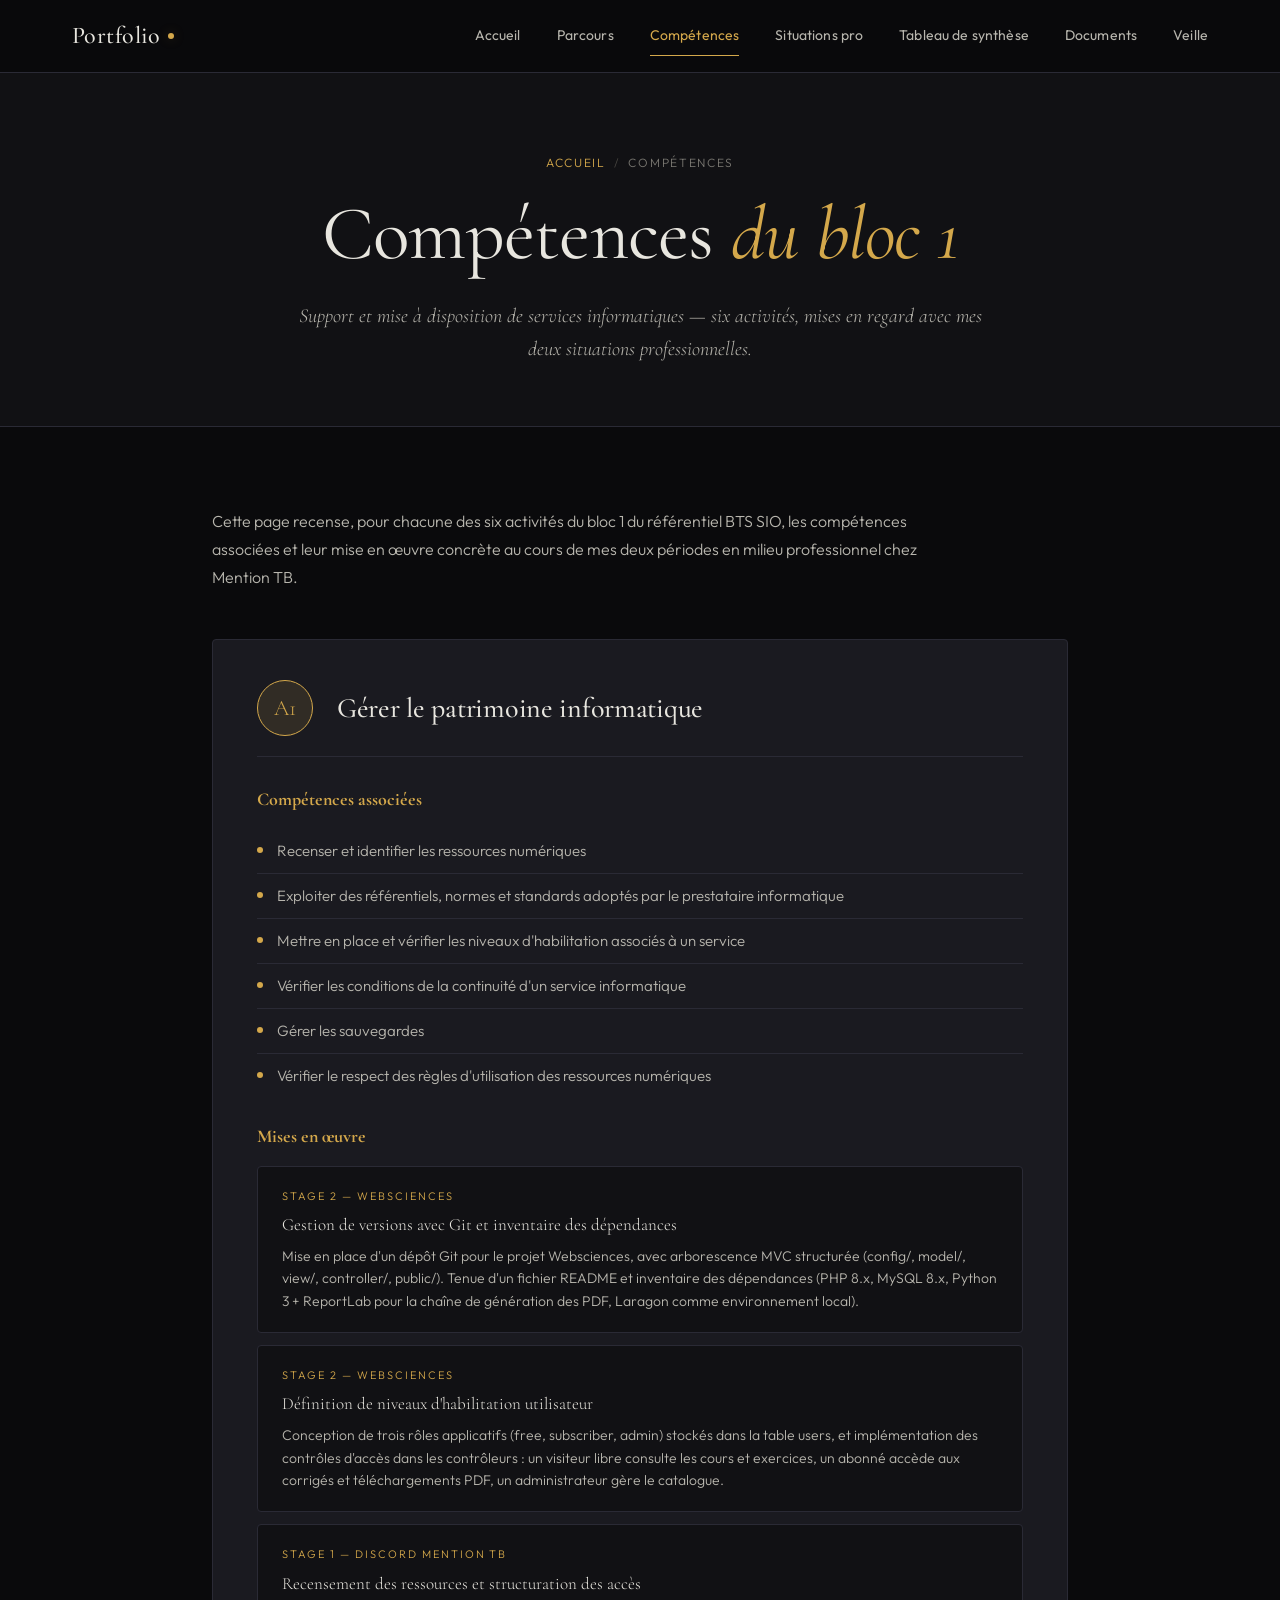
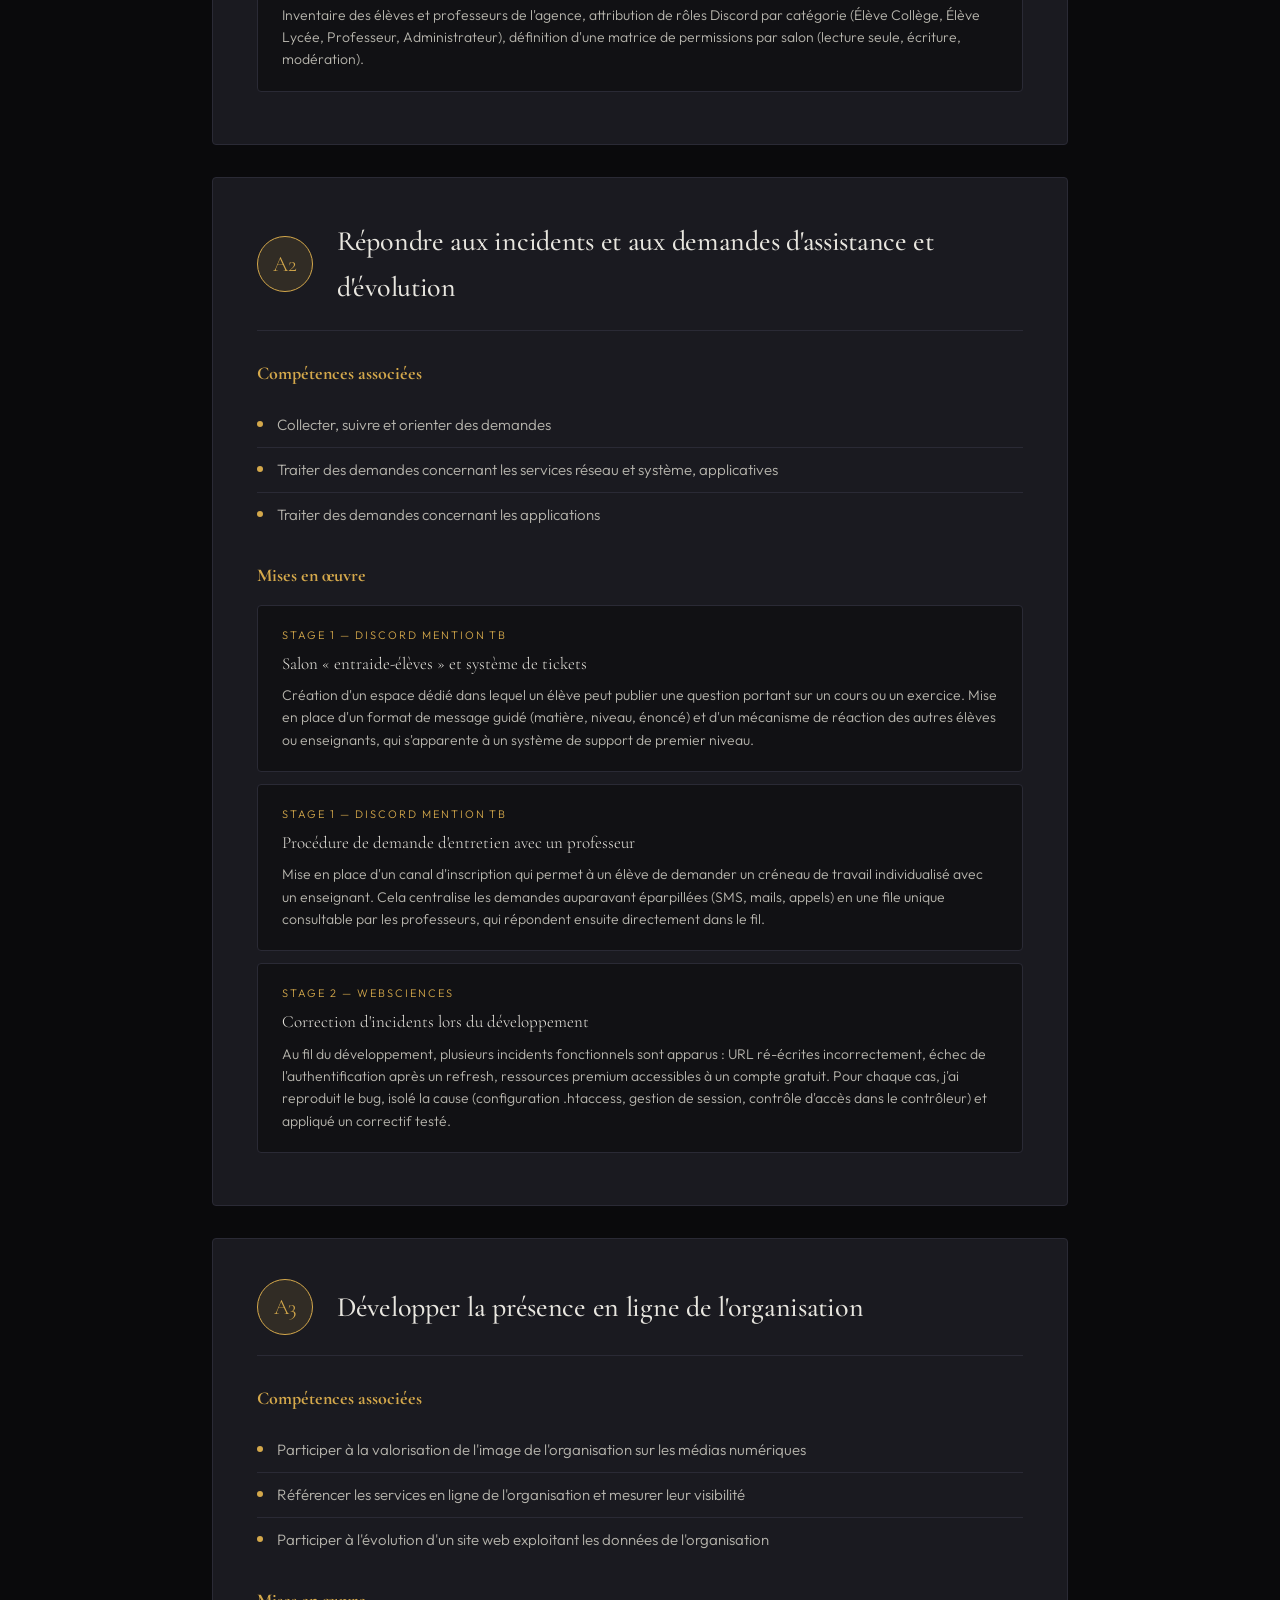
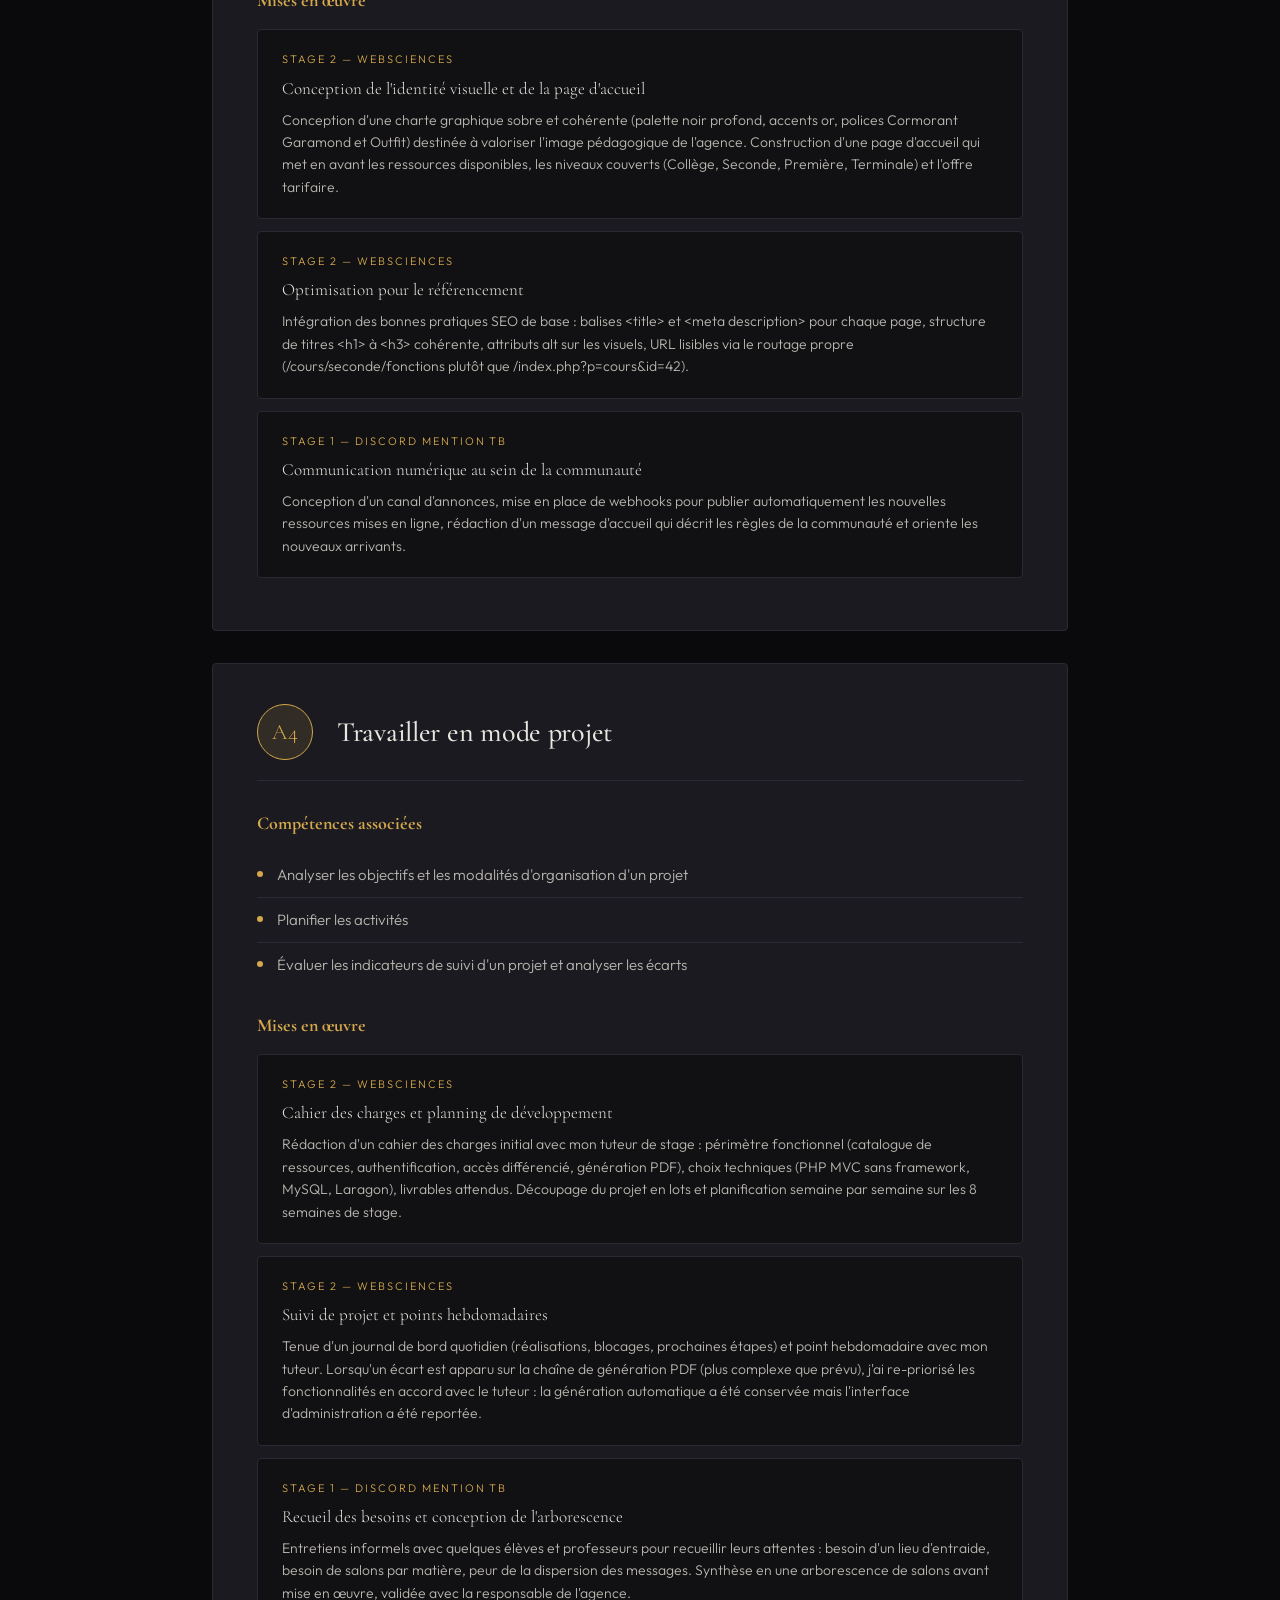
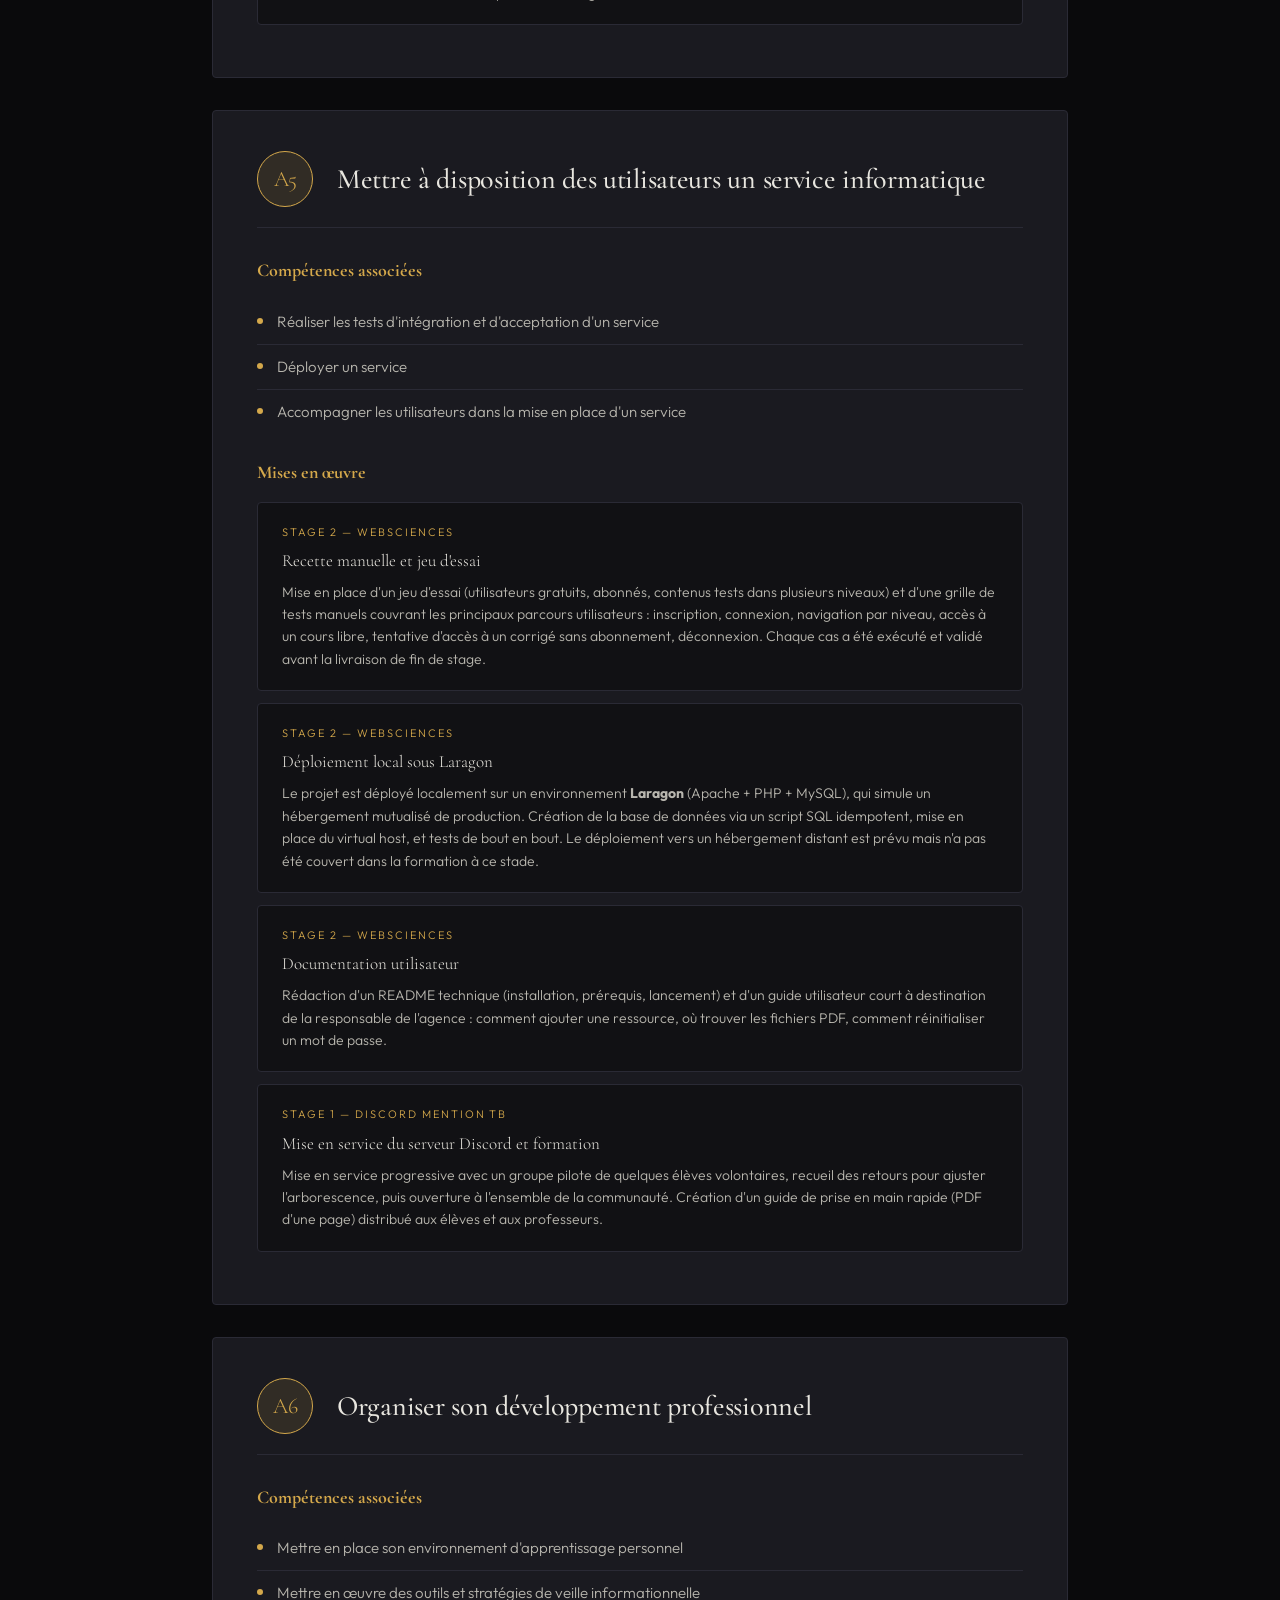
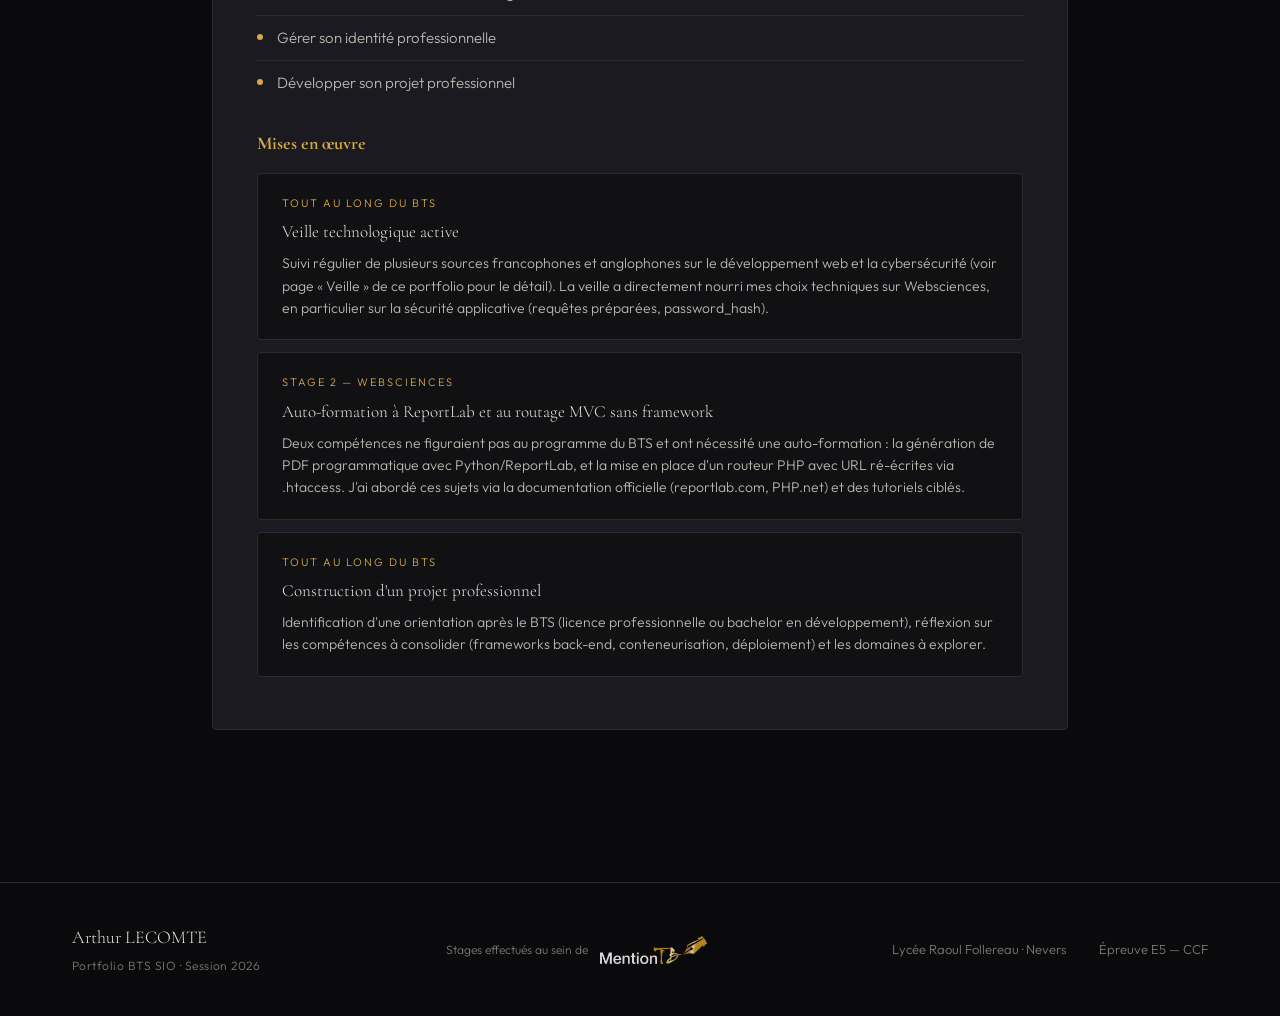
==== pages/competences.html @ dc60a065 "Add files via upload" ====
<!DOCTYPE html>
<html lang="fr">
<head>
  <meta charset="UTF-8">
  <meta name="viewport" content="width=device-width, initial-scale=1.0">
  <title>Compétences — Portfolio Arthur LECOMTE</title>
  <meta name="description" content="Couverture des six activités du bloc 1 du référentiel BTS SIO — détail des compétences mobilisées par mes deux situations professionnelles.">
  <meta name="author" content="Arthur LECOMTE">
  <meta name="robots" content="index, follow">
  <meta property="og:type" content="website">
  <meta property="og:title" content="Compétences — Portfolio Arthur LECOMTE">
  <meta property="og:description" content="Couverture des six activités du bloc 1 du référentiel BTS SIO — détail des compétences mobilisées par mes deux situations professionnelles.">
  <meta property="og:image" content="../assets/arthur-avatar.jpg">
  <meta property="og:locale" content="fr_FR">
  <link rel="preconnect" href="https://fonts.googleapis.com">
  <link rel="preconnect" href="https://fonts.gstatic.com" crossorigin>
  <link href="https://fonts.googleapis.com/css2?family=Cormorant+Garamond:ital,wght@0,400;0,500;0,600;0,700;1,400;1,500&family=Outfit:wght@300;400;500;600;700&family=JetBrains+Mono:wght@400;500&display=swap" rel="stylesheet">
  <link rel="stylesheet" href="../css/style.css">
</head>
<body>

<header class="site-header">
  <div class="container header-inner">
    <a href="../index.html" class="logo">
      <span class="logo-text">Portfolio</span>
      <span class="logo-dot"></span>
    </a>
    <nav class="main-nav">
      <a href="../index.html">Accueil</a>
      <a href="parcours.html">Parcours</a>
      <a href="competences.html" class="active">Compétences</a>
      <a href="situations.html">Situations pro</a>
      <a href="tableau-synthese.html">Tableau de synthèse</a>
      <a href="attestations.html">Documents</a>
      <a href="veille.html">Veille</a>
    </nav>
  </div>
</header>

<section class="page-hero">
  <div class="container">
    <div class="breadcrumb">
      <a href="../index.html">Accueil</a><span class="sep">/</span>Compétences
    </div>
    <h1 class="page-title">Compétences <em>du bloc&nbsp;1</em></h1>
    <p class="page-subtitle">Support et mise à disposition de services informatiques — six activités, mises en regard avec mes deux situations professionnelles.</p>
  </div>
</section>

<section class="page-content">
  <div class="container container-narrow">

    <p style="font-size: 16px; line-height: 1.75; color: var(--text-soft); margin-bottom: 48px; max-width: 760px;">
      Cette page recense, pour chacune des six activités du bloc&nbsp;1 du référentiel BTS SIO, les compétences associées et leur mise en œuvre concrète au cours de mes deux périodes en milieu professionnel chez Mention&nbsp;TB.
    </p>

    <!-- ============== A1 ============== -->
    <div class="activity-block" id="a1">
      <div class="activity-header">
        <div class="activity-num">A1</div>
        <h2 class="activity-title">Gérer le patrimoine informatique</h2>
      </div>

      <h3 style="font-family:var(--font-serif);font-size:18px;color:var(--gold);margin-bottom:14px;">Compétences associées</h3>
      <ul class="competences-list">
        <li>Recenser et identifier les ressources numériques</li>
        <li>Exploiter des référentiels, normes et standards adoptés par le prestataire informatique</li>
        <li>Mettre en place et vérifier les niveaux d'habilitation associés à un service</li>
        <li>Vérifier les conditions de la continuité d'un service informatique</li>
        <li>Gérer les sauvegardes</li>
        <li>Vérifier le respect des règles d'utilisation des ressources numériques</li>
      </ul>

      <h3 style="font-family:var(--font-serif);font-size:18px;color:var(--gold);margin:24px 0 14px;">Mises en œuvre</h3>

      <div class="realisation-box">
        <div class="realisation-stage">Stage 2 — Websciences</div>
        <div class="realisation-title">Gestion de versions avec Git et inventaire des dépendances</div>
        <div class="realisation-desc">Mise en place d'un dépôt Git pour le projet Websciences, avec arborescence MVC structurée (config/, model/, view/, controller/, public/). Tenue d'un fichier README et inventaire des dépendances (PHP 8.x, MySQL 8.x, Python 3 + ReportLab pour la chaîne de génération des PDF, Laragon comme environnement local).</div>
      </div>

      <div class="realisation-box">
        <div class="realisation-stage">Stage 2 — Websciences</div>
        <div class="realisation-title">Définition de niveaux d'habilitation utilisateur</div>
        <div class="realisation-desc">Conception de trois rôles applicatifs (free, subscriber, admin) stockés dans la table users, et implémentation des contrôles d'accès dans les contrôleurs : un visiteur libre consulte les cours et exercices, un abonné accède aux corrigés et téléchargements PDF, un administrateur gère le catalogue.</div>
      </div>

      <div class="realisation-box">
        <div class="realisation-stage">Stage 1 — Discord Mention TB</div>
        <div class="realisation-title">Recensement des ressources et structuration des accès</div>
        <div class="realisation-desc">Inventaire des élèves et professeurs de l'agence, attribution de rôles Discord par catégorie (Élève Collège, Élève Lycée, Professeur, Administrateur), définition d'une matrice de permissions par salon (lecture seule, écriture, modération).</div>
      </div>
    </div>

    <!-- ============== A2 ============== -->
    <div class="activity-block" id="a2">
      <div class="activity-header">
        <div class="activity-num">A2</div>
        <h2 class="activity-title">Répondre aux incidents et aux demandes d'assistance et d'évolution</h2>
      </div>

      <h3 style="font-family:var(--font-serif);font-size:18px;color:var(--gold);margin-bottom:14px;">Compétences associées</h3>
      <ul class="competences-list">
        <li>Collecter, suivre et orienter des demandes</li>
        <li>Traiter des demandes concernant les services réseau et système, applicatives</li>
        <li>Traiter des demandes concernant les applications</li>
      </ul>

      <h3 style="font-family:var(--font-serif);font-size:18px;color:var(--gold);margin:24px 0 14px;">Mises en œuvre</h3>

      <div class="realisation-box">
        <div class="realisation-stage">Stage 1 — Discord Mention TB</div>
        <div class="realisation-title">Salon « entraide-élèves » et système de tickets</div>
        <div class="realisation-desc">Création d'un espace dédié dans lequel un élève peut publier une question portant sur un cours ou un exercice. Mise en place d'un format de message guidé (matière, niveau, énoncé) et d'un mécanisme de réaction des autres élèves ou enseignants, qui s'apparente à un système de support de premier niveau.</div>
      </div>

      <div class="realisation-box">
        <div class="realisation-stage">Stage 1 — Discord Mention TB</div>
        <div class="realisation-title">Procédure de demande d'entretien avec un professeur</div>
        <div class="realisation-desc">Mise en place d'un canal d'inscription qui permet à un élève de demander un créneau de travail individualisé avec un enseignant. Cela centralise les demandes auparavant éparpillées (SMS, mails, appels) en une file unique consultable par les professeurs, qui répondent ensuite directement dans le fil.</div>
      </div>

      <div class="realisation-box">
        <div class="realisation-stage">Stage 2 — Websciences</div>
        <div class="realisation-title">Correction d'incidents lors du développement</div>
        <div class="realisation-desc">Au fil du développement, plusieurs incidents fonctionnels sont apparus : URL ré-écrites incorrectement, échec de l'authentification après un refresh, ressources premium accessibles à un compte gratuit. Pour chaque cas, j'ai reproduit le bug, isolé la cause (configuration .htaccess, gestion de session, contrôle d'accès dans le contrôleur) et appliqué un correctif testé.</div>
      </div>
    </div>

    <!-- ============== A3 ============== -->
    <div class="activity-block" id="a3">
      <div class="activity-header">
        <div class="activity-num">A3</div>
        <h2 class="activity-title">Développer la présence en ligne de l'organisation</h2>
      </div>

      <h3 style="font-family:var(--font-serif);font-size:18px;color:var(--gold);margin-bottom:14px;">Compétences associées</h3>
      <ul class="competences-list">
        <li>Participer à la valorisation de l'image de l'organisation sur les médias numériques</li>
        <li>Référencer les services en ligne de l'organisation et mesurer leur visibilité</li>
        <li>Participer à l'évolution d'un site web exploitant les données de l'organisation</li>
      </ul>

      <h3 style="font-family:var(--font-serif);font-size:18px;color:var(--gold);margin:24px 0 14px;">Mises en œuvre</h3>

      <div class="realisation-box">
        <div class="realisation-stage">Stage 2 — Websciences</div>
        <div class="realisation-title">Conception de l'identité visuelle et de la page d'accueil</div>
        <div class="realisation-desc">Conception d'une charte graphique sobre et cohérente (palette noir profond, accents or, polices Cormorant Garamond et Outfit) destinée à valoriser l'image pédagogique de l'agence. Construction d'une page d'accueil qui met en avant les ressources disponibles, les niveaux couverts (Collège, Seconde, Première, Terminale) et l'offre tarifaire.</div>
      </div>

      <div class="realisation-box">
        <div class="realisation-stage">Stage 2 — Websciences</div>
        <div class="realisation-title">Optimisation pour le référencement</div>
        <div class="realisation-desc">Intégration des bonnes pratiques SEO de base : balises &lt;title&gt; et &lt;meta description&gt; pour chaque page, structure de titres &lt;h1&gt; à &lt;h3&gt; cohérente, attributs alt sur les visuels, URL lisibles via le routage propre (/cours/seconde/fonctions plutôt que /index.php?p=cours&amp;id=42).</div>
      </div>

      <div class="realisation-box">
        <div class="realisation-stage">Stage 1 — Discord Mention TB</div>
        <div class="realisation-title">Communication numérique au sein de la communauté</div>
        <div class="realisation-desc">Conception d'un canal d'annonces, mise en place de webhooks pour publier automatiquement les nouvelles ressources mises en ligne, rédaction d'un message d'accueil qui décrit les règles de la communauté et oriente les nouveaux arrivants.</div>
      </div>
    </div>

    <!-- ============== A4 ============== -->
    <div class="activity-block" id="a4">
      <div class="activity-header">
        <div class="activity-num">A4</div>
        <h2 class="activity-title">Travailler en mode projet</h2>
      </div>

      <h3 style="font-family:var(--font-serif);font-size:18px;color:var(--gold);margin-bottom:14px;">Compétences associées</h3>
      <ul class="competences-list">
        <li>Analyser les objectifs et les modalités d'organisation d'un projet</li>
        <li>Planifier les activités</li>
        <li>Évaluer les indicateurs de suivi d'un projet et analyser les écarts</li>
      </ul>

      <h3 style="font-family:var(--font-serif);font-size:18px;color:var(--gold);margin:24px 0 14px;">Mises en œuvre</h3>

      <div class="realisation-box">
        <div class="realisation-stage">Stage 2 — Websciences</div>
        <div class="realisation-title">Cahier des charges et planning de développement</div>
        <div class="realisation-desc">Rédaction d'un cahier des charges initial avec mon tuteur de stage : périmètre fonctionnel (catalogue de ressources, authentification, accès différencié, génération PDF), choix techniques (PHP MVC sans framework, MySQL, Laragon), livrables attendus. Découpage du projet en lots et planification semaine par semaine sur les 8 semaines de stage.</div>
      </div>

      <div class="realisation-box">
        <div class="realisation-stage">Stage 2 — Websciences</div>
        <div class="realisation-title">Suivi de projet et points hebdomadaires</div>
        <div class="realisation-desc">Tenue d'un journal de bord quotidien (réalisations, blocages, prochaines étapes) et point hebdomadaire avec mon tuteur. Lorsqu'un écart est apparu sur la chaîne de génération PDF (plus complexe que prévu), j'ai re-priorisé les fonctionnalités en accord avec le tuteur : la génération automatique a été conservée mais l'interface d'administration a été reportée.</div>
      </div>

      <div class="realisation-box">
        <div class="realisation-stage">Stage 1 — Discord Mention TB</div>
        <div class="realisation-title">Recueil des besoins et conception de l'arborescence</div>
        <div class="realisation-desc">Entretiens informels avec quelques élèves et professeurs pour recueillir leurs attentes : besoin d'un lieu d'entraide, besoin de salons par matière, peur de la dispersion des messages. Synthèse en une arborescence de salons avant mise en œuvre, validée avec la responsable de l'agence.</div>
      </div>
    </div>

    <!-- ============== A5 ============== -->
    <div class="activity-block" id="a5">
      <div class="activity-header">
        <div class="activity-num">A5</div>
        <h2 class="activity-title">Mettre à disposition des utilisateurs un service informatique</h2>
      </div>

      <h3 style="font-family:var(--font-serif);font-size:18px;color:var(--gold);margin-bottom:14px;">Compétences associées</h3>
      <ul class="competences-list">
        <li>Réaliser les tests d'intégration et d'acceptation d'un service</li>
        <li>Déployer un service</li>
        <li>Accompagner les utilisateurs dans la mise en place d'un service</li>
      </ul>

      <h3 style="font-family:var(--font-serif);font-size:18px;color:var(--gold);margin:24px 0 14px;">Mises en œuvre</h3>

      <div class="realisation-box">
        <div class="realisation-stage">Stage 2 — Websciences</div>
        <div class="realisation-title">Recette manuelle et jeu d'essai</div>
        <div class="realisation-desc">Mise en place d'un jeu d'essai (utilisateurs gratuits, abonnés, contenus tests dans plusieurs niveaux) et d'une grille de tests manuels couvrant les principaux parcours utilisateurs : inscription, connexion, navigation par niveau, accès à un cours libre, tentative d'accès à un corrigé sans abonnement, déconnexion. Chaque cas a été exécuté et validé avant la livraison de fin de stage.</div>
      </div>

      <div class="realisation-box">
        <div class="realisation-stage">Stage 2 — Websciences</div>
        <div class="realisation-title">Déploiement local sous Laragon</div>
        <div class="realisation-desc">Le projet est déployé localement sur un environnement <strong>Laragon</strong> (Apache + PHP + MySQL), qui simule un hébergement mutualisé de production. Création de la base de données via un script SQL idempotent, mise en place du virtual host, et tests de bout en bout. Le déploiement vers un hébergement distant est prévu mais n'a pas été couvert dans la formation à ce stade.</div>
      </div>

      <div class="realisation-box">
        <div class="realisation-stage">Stage 2 — Websciences</div>
        <div class="realisation-title">Documentation utilisateur</div>
        <div class="realisation-desc">Rédaction d'un README technique (installation, prérequis, lancement) et d'un guide utilisateur court à destination de la responsable de l'agence : comment ajouter une ressource, où trouver les fichiers PDF, comment réinitialiser un mot de passe.</div>
      </div>

      <div class="realisation-box">
        <div class="realisation-stage">Stage 1 — Discord Mention TB</div>
        <div class="realisation-title">Mise en service du serveur Discord et formation</div>
        <div class="realisation-desc">Mise en service progressive avec un groupe pilote de quelques élèves volontaires, recueil des retours pour ajuster l'arborescence, puis ouverture à l'ensemble de la communauté. Création d'un guide de prise en main rapide (PDF d'une page) distribué aux élèves et aux professeurs.</div>
      </div>
    </div>

    <!-- ============== A6 ============== -->
    <div class="activity-block" id="a6">
      <div class="activity-header">
        <div class="activity-num">A6</div>
        <h2 class="activity-title">Organiser son développement professionnel</h2>
      </div>

      <h3 style="font-family:var(--font-serif);font-size:18px;color:var(--gold);margin-bottom:14px;">Compétences associées</h3>
      <ul class="competences-list">
        <li>Mettre en place son environnement d'apprentissage personnel</li>
        <li>Mettre en œuvre des outils et stratégies de veille informationnelle</li>
        <li>Gérer son identité professionnelle</li>
        <li>Développer son projet professionnel</li>
      </ul>

      <h3 style="font-family:var(--font-serif);font-size:18px;color:var(--gold);margin:24px 0 14px;">Mises en œuvre</h3>

      <div class="realisation-box">
        <div class="realisation-stage">Tout au long du BTS</div>
        <div class="realisation-title">Veille technologique active</div>
        <div class="realisation-desc">Suivi régulier de plusieurs sources francophones et anglophones sur le développement web et la cybersécurité (voir page « Veille » de ce portfolio pour le détail). La veille a directement nourri mes choix techniques sur Websciences, en particulier sur la sécurité applicative (requêtes préparées, password_hash).</div>
      </div>

      <div class="realisation-box">
        <div class="realisation-stage">Stage 2 — Websciences</div>
        <div class="realisation-title">Auto-formation à ReportLab et au routage MVC sans framework</div>
        <div class="realisation-desc">Deux compétences ne figuraient pas au programme du BTS et ont nécessité une auto-formation : la génération de PDF programmatique avec Python/ReportLab, et la mise en place d'un routeur PHP avec URL ré-écrites via .htaccess. J'ai abordé ces sujets via la documentation officielle (reportlab.com, PHP.net) et des tutoriels ciblés.</div>
      </div>

      <div class="realisation-box">
        <div class="realisation-stage">Tout au long du BTS</div>
        <div class="realisation-title">Construction d'un projet professionnel</div>
        <div class="realisation-desc">Identification d'une orientation après le BTS (licence professionnelle ou bachelor en développement), réflexion sur les compétences à consolider (frameworks back-end, conteneurisation, déploiement) et les domaines à explorer.</div>
      </div>
    </div>

  </div>
</section>

<footer class="site-footer">
  <div class="container footer-inner">
    <div class="footer-brand">
      <span class="footer-logo">Arthur LECOMTE</span>
      <span class="footer-tag">Portfolio BTS SIO · Session 2026</span>
    </div>
    <div class="footer-partner">
      <span>Stages effectués au sein de</span>
      <img src="../assets/logo-mention-tb.png" alt="Mention TB">
    </div>
    <div class="footer-meta">
      <span>Lycée Raoul Follereau · Nevers</span>
      <span>Épreuve E5 — CCF</span>
    </div>
  </div>
</footer>

<script src="../js/main.js"></script>
</body>
</html>
---- css/style.css ----
/* ==========================================================================
   PORTFOLIO BTS SIO — ARTHUR LECOMTE
   Charte graphique : noir profond / or / blanc cassé
   Inspirée de la plateforme Websciences (cohérence du dossier pro)
   ========================================================================== */

/* ----- RESET & BASE ----- */
* { margin: 0; padding: 0; box-sizing: border-box; }

:root {
  /* Couleurs */
  --bg-deep:        #0a0a0c;
  --bg:             #111114;
  --bg-elev:        #17171c;
  --bg-card:        #1a1a20;
  --bg-card-hover:  #20202a;
  --border:         #2a2a35;
  --border-strong:  #3a3a48;

  --gold:           #d4a84b;
  --gold-bright:    #f0c674;
  --gold-soft:      rgba(212, 168, 75, 0.12);
  --gold-glow:      rgba(212, 168, 75, 0.25);

  --text:           #e8e6df;
  --text-soft:      #b8b6ae;
  --text-muted:     #7a7872;
  --text-dim:       #4a4843;

  --accent-green:   #5d9b7a;

  /* Typographie */
  --font-serif:     'Cormorant Garamond', 'Times New Roman', Georgia, serif;
  --font-sans:      'Outfit', -apple-system, BlinkMacSystemFont, 'Segoe UI', sans-serif;
  --font-mono:      'JetBrains Mono', 'SF Mono', Consolas, monospace;

  /* Espacement */
  --container:      1200px;
  --container-narrow: 920px;
}

html { scroll-behavior: smooth; }

body {
  font-family: var(--font-sans);
  font-weight: 300;
  font-size: 16px;
  line-height: 1.65;
  color: var(--text);
  background: var(--bg-deep);
  overflow-x: hidden;
  -webkit-font-smoothing: antialiased;
  -moz-osx-font-smoothing: grayscale;
}

img { max-width: 100%; height: auto; display: block; }
a { color: inherit; text-decoration: none; }

.container {
  width: 100%;
  max-width: var(--container);
  margin: 0 auto;
  padding: 0 32px;
}
.container-narrow { max-width: var(--container-narrow); }

em { font-style: italic; color: var(--gold); }

/* ==========================================================================
   HEADER
   ========================================================================== */
.site-header {
  position: sticky;
  top: 0;
  z-index: 100;
  background: rgba(10, 10, 12, 0.85);
  backdrop-filter: blur(16px);
  -webkit-backdrop-filter: blur(16px);
  border-bottom: 1px solid var(--border);
}

.header-inner {
  display: flex;
  justify-content: space-between;
  align-items: center;
  height: 72px;
}

.logo {
  display: flex;
  align-items: center;
  gap: 8px;
  font-family: var(--font-serif);
  font-size: 24px;
  font-weight: 500;
  letter-spacing: 0.02em;
}
.logo-text { color: var(--text); }
.logo-dot {
  width: 6px;
  height: 6px;
  border-radius: 50%;
  background: var(--gold);
  box-shadow: 0 0 12px var(--gold-glow);
}

.main-nav {
  display: flex;
  gap: 36px;
}
.main-nav a {
  position: relative;
  font-size: 14px;
  font-weight: 400;
  color: var(--text-soft);
  letter-spacing: 0.01em;
  transition: color 0.2s;
  padding: 4px 0;
}
.main-nav a:hover { color: var(--text); }
.main-nav a.active { color: var(--gold); }
.main-nav a.active::after {
  content: '';
  position: absolute;
  bottom: -4px;
  left: 0;
  right: 0;
  height: 1px;
  background: var(--gold);
}

/* ==========================================================================
   HERO
   ========================================================================== */
.hero {
  position: relative;
  min-height: 88vh;
  display: flex;
  align-items: center;
  background: radial-gradient(ellipse at center, #15151a 0%, var(--bg-deep) 70%);
  overflow: hidden;
  padding: 80px 0;
}

.hero::before {
  content: '';
  position: absolute;
  width: 700px;
  height: 700px;
  border: 1px solid var(--border);
  border-radius: 50%;
  top: 50%;
  left: 50%;
  transform: translate(-50%, -50%);
  opacity: 0.5;
}
.hero::after {
  content: '';
  position: absolute;
  width: 1100px;
  height: 1100px;
  border: 1px solid var(--border);
  border-radius: 50%;
  top: 50%;
  left: 50%;
  transform: translate(-50%, -50%);
  opacity: 0.3;
}

.hero-bg-formulas {
  position: absolute;
  inset: 0;
  pointer-events: none;
}
.hero-bg-formulas span {
  position: absolute;
  font-family: var(--font-mono);
  font-size: 14px;
  color: var(--text-dim);
  opacity: 0.4;
  white-space: nowrap;
}

.hero-inner {
  position: relative;
  text-align: center;
  z-index: 2;
}

.hero-tag {
  display: inline-flex;
  align-items: center;
  gap: 10px;
  padding: 8px 20px;
  border: 1px solid var(--gold);
  border-radius: 100px;
  font-size: 12px;
  font-weight: 500;
  letter-spacing: 0.18em;
  color: var(--gold);
  margin-bottom: 40px;
  background: rgba(212, 168, 75, 0.04);
}
.hero-tag .dot {
  width: 6px;
  height: 6px;
  background: var(--gold);
  border-radius: 50%;
  box-shadow: 0 0 8px var(--gold);
}

.hero-title {
  font-family: var(--font-serif);
  font-size: clamp(56px, 9vw, 128px);
  font-weight: 400;
  line-height: 1.05;
  letter-spacing: -0.02em;
  margin-bottom: 32px;
  color: var(--text);
}

.hero-subtitle {
  font-family: var(--font-serif);
  font-size: clamp(20px, 2.4vw, 28px);
  font-weight: 300;
  font-style: italic;
  color: var(--text-soft);
  margin-bottom: 56px;
  line-height: 1.5;
}

.hero-meta {
  display: flex;
  justify-content: center;
  gap: 64px;
  margin-bottom: 56px;
  flex-wrap: wrap;
}
.meta-item {
  display: flex;
  flex-direction: column;
  gap: 6px;
  text-align: left;
}
.meta-label {
  font-size: 11px;
  font-weight: 500;
  letter-spacing: 0.16em;
  color: var(--gold);
  text-transform: uppercase;
}
.meta-value {
  font-family: var(--font-serif);
  font-size: 17px;
  color: var(--text);
}

.hero-cta {
  display: flex;
  justify-content: center;
  gap: 16px;
  flex-wrap: wrap;
}

.btn {
  display: inline-flex;
  align-items: center;
  gap: 10px;
  padding: 16px 36px;
  border-radius: 100px;
  font-family: var(--font-sans);
  font-size: 14px;
  font-weight: 500;
  letter-spacing: 0.04em;
  border: 1px solid transparent;
  cursor: pointer;
  transition: all 0.25s;
  white-space: nowrap;
}
.btn-primary {
  background: var(--gold);
  color: #0a0a0c;
  box-shadow: 0 0 0 0 var(--gold-glow);
}
.btn-primary:hover {
  background: var(--gold-bright);
  box-shadow: 0 0 32px var(--gold-glow);
  transform: translateY(-1px);
}
.btn-ghost {
  background: transparent;
  color: var(--text);
  border-color: var(--border-strong);
}
.btn-ghost:hover {
  background: var(--bg-card);
  border-color: var(--gold);
  color: var(--gold);
}

/* ==========================================================================
   SECTIONS GÉNÉRIQUES
   ========================================================================== */
.section {
  padding: 120px 0;
  position: relative;
}

.section-eyebrow {
  display: block;
  font-size: 11px;
  font-weight: 500;
  letter-spacing: 0.22em;
  color: var(--gold);
  text-transform: uppercase;
  text-align: center;
  margin-bottom: 24px;
}

.section-title {
  font-family: var(--font-serif);
  font-size: clamp(36px, 5vw, 64px);
  font-weight: 400;
  line-height: 1.1;
  letter-spacing: -0.01em;
  text-align: center;
  margin-bottom: 24px;
}
.section-title em { font-style: italic; }

.section-lead {
  font-family: var(--font-serif);
  font-size: 19px;
  font-weight: 300;
  line-height: 1.6;
  text-align: center;
  color: var(--text-soft);
  max-width: 720px;
  margin: 0 auto 64px;
}

/* Hairline gold sous le titre */
.section-title + .section-lead::before {
  content: '';
  display: block;
  width: 48px;
  height: 1px;
  background: var(--gold);
  margin: 32px auto 32px;
}

/* ==========================================================================
   PRÉSENTATION
   ========================================================================== */
.section-presentation { background: var(--bg); }

.presentation-grid {
  display: grid;
  grid-template-columns: 1.4fr 1fr;
  gap: 64px;
  align-items: start;
  margin-top: 72px;
}

.presentation-text p {
  font-family: var(--font-serif);
  font-size: 19px;
  font-weight: 300;
  line-height: 1.7;
  color: var(--text-soft);
  margin-bottom: 20px;
}
.presentation-text p strong {
  color: var(--text);
  font-weight: 500;
}

.profile-card {
  background: var(--bg-card);
  border: 1px solid var(--border);
  border-radius: 4px;
  padding: 40px 36px;
  text-align: center;
  position: relative;
}
.profile-card::before {
  content: '';
  position: absolute;
  top: 0; left: 24px; right: 24px;
  height: 1px;
  background: linear-gradient(to right, transparent, var(--gold), transparent);
}

.profile-avatar {
  width: 120px;
  height: 120px;
  margin: 0 auto 24px;
  border-radius: 50%;
  border: 2px solid var(--gold);
  overflow: hidden;
  box-shadow: 0 0 0 4px rgba(212, 168, 75, 0.08), 0 6px 24px rgba(0, 0, 0, 0.4);
  position: relative;
}
.profile-avatar img {
  width: 100%;
  height: 100%;
  object-fit: cover;
  object-position: center 28%;
  display: block;
}

.profile-name {
  font-family: var(--font-serif);
  font-size: 26px;
  font-weight: 500;
  color: var(--text);
  margin-bottom: 6px;
}

.profile-role {
  font-size: 13px;
  letter-spacing: 0.04em;
  color: var(--gold);
  margin-bottom: 32px;
}

.profile-info {
  list-style: none;
  text-align: left;
  border-top: 1px solid var(--border);
  padding-top: 24px;
}
.profile-info li {
  display: flex;
  justify-content: space-between;
  padding: 12px 0;
  border-bottom: 1px solid var(--border);
  font-size: 14px;
}
.profile-info li:last-child { border-bottom: none; }
.profile-info span { color: var(--text-muted); }
.profile-info strong { color: var(--text); font-weight: 400; }

/* Avatar plus grand pour la page parcours */
.profile-avatar-lg {
  width: 220px;
  height: 220px;
  margin: 0 auto 36px;
  border-radius: 50%;
  border: 2px solid var(--gold);
  overflow: hidden;
  box-shadow: 0 0 0 6px rgba(212, 168, 75, 0.06),
              0 0 40px rgba(212, 168, 75, 0.15),
              0 8px 32px rgba(0, 0, 0, 0.5);
}
.profile-avatar-lg img {
  width: 100%;
  height: 100%;
  object-fit: cover;
  object-position: center 25%;
  display: block;
}

/* Bloc identité de l'organisme dans une page situation */
.org-logo-block {
  display: flex;
  align-items: center;
  gap: 28px;
  background: var(--bg-card);
  border: 1px solid var(--border);
  border-radius: 4px;
  padding: 28px 32px;
  margin: 8px 0 40px;
}
.org-logo-block img {
  width: 220px;
  height: auto;
  flex-shrink: 0;
}
.org-logo-info {
  border-left: 1px solid var(--border);
  padding-left: 28px;
  flex: 1;
}
.org-logo-info .org-name {
  font-family: var(--font-serif);
  font-size: 22px;
  color: var(--text);
  margin-bottom: 6px;
}
.org-logo-info .org-detail {
  font-size: 13px;
  color: var(--text-muted);
  line-height: 1.6;
}
.org-logo-info .org-detail strong { color: var(--text-soft); font-weight: 500; }

/* Attestations */
.attestations-grid {
  display: grid;
  grid-template-columns: repeat(2, 1fr);
  gap: 20px;
  margin: 32px 0;
}
.attestation-card {
  display: flex;
  align-items: center;
  gap: 16px;
  background: var(--bg-card);
  border: 1px solid var(--border);
  border-left: 3px solid var(--gold);
  border-radius: 0 4px 4px 0;
  padding: 20px 24px;
  text-decoration: none;
  color: inherit;
  transition: all 0.25s;
}
.attestation-card:hover {
  background: var(--bg-card-hover);
  transform: translateX(4px);
  border-left-color: var(--gold-bright);
}
.attestation-icon {
  width: 44px;
  height: 44px;
  border: 1px solid var(--gold);
  border-radius: 50%;
  display: flex;
  align-items: center;
  justify-content: center;
  background: var(--gold-soft);
  flex-shrink: 0;
  font-family: var(--font-serif);
  font-size: 17px;
  color: var(--gold);
}
.attestation-info { flex: 1; }
.attestation-title {
  font-family: var(--font-serif);
  font-size: 17px;
  color: var(--text);
  margin-bottom: 2px;
}
.attestation-meta {
  font-size: 12px;
  color: var(--text-muted);
  letter-spacing: 0.04em;
}

@media (max-width: 700px) {
  .org-logo-block { flex-direction: column; align-items: flex-start; }
  .org-logo-info { border-left: none; padding-left: 0; border-top: 1px solid var(--border); padding-top: 20px; width: 100%; }
  .org-logo-block img { width: 180px; }
  .attestations-grid { grid-template-columns: 1fr; }
}

/* ==========================================================================
   STAGES
   ========================================================================== */
.section-stages { background: var(--bg-deep); }

.stages-grid {
  display: grid;
  grid-template-columns: repeat(2, 1fr);
  gap: 32px;
  margin-top: 64px;
}

.stage-card {
  background: var(--bg-card);
  border: 1px solid var(--border);
  border-radius: 4px;
  padding: 48px 40px;
  position: relative;
  transition: all 0.3s;
  display: flex;
  flex-direction: column;
}
.stage-card:hover {
  border-color: var(--border-strong);
  transform: translateY(-4px);
}
.stage-card-featured {
  border-color: var(--gold);
  background: linear-gradient(180deg, var(--bg-card) 0%, rgba(212, 168, 75, 0.04) 100%);
}
.stage-card-featured:hover {
  box-shadow: 0 0 48px rgba(212, 168, 75, 0.15);
}

.stage-number {
  font-family: var(--font-serif);
  font-size: 64px;
  font-weight: 400;
  color: var(--gold);
  line-height: 1;
  opacity: 0.85;
  margin-bottom: 16px;
}

.stage-period {
  font-size: 12px;
  letter-spacing: 0.18em;
  text-transform: uppercase;
  color: var(--text-muted);
  margin-bottom: 12px;
}

.stage-title {
  font-family: var(--font-serif);
  font-size: 30px;
  font-weight: 500;
  margin-bottom: 8px;
  color: var(--text);
}

.stage-place {
  font-size: 14px;
  color: var(--gold);
  margin-bottom: 24px;
  letter-spacing: 0.02em;
}

.stage-desc {
  font-size: 15px;
  line-height: 1.65;
  color: var(--text-soft);
  margin-bottom: 28px;
  flex-grow: 1;
}

.stage-tags {
  display: flex;
  flex-wrap: wrap;
  gap: 8px;
  margin-bottom: 28px;
}
.tag {
  display: inline-block;
  padding: 6px 14px;
  border: 1px solid var(--border-strong);
  border-radius: 100px;
  font-size: 12px;
  font-weight: 400;
  color: var(--text-soft);
  letter-spacing: 0.02em;
}
.tag-gold {
  border-color: var(--gold);
  color: var(--gold);
  background: var(--gold-soft);
}

.stage-link {
  font-size: 14px;
  font-weight: 500;
  color: var(--gold);
  letter-spacing: 0.02em;
  align-self: flex-start;
  position: relative;
  padding-bottom: 2px;
}
.stage-link::after {
  content: '';
  position: absolute;
  bottom: 0;
  left: 0;
  right: 0;
  height: 1px;
  background: var(--gold);
  transform: scaleX(0.3);
  transform-origin: left;
  transition: transform 0.3s;
}
.stage-link:hover::after { transform: scaleX(1); }

/* ==========================================================================
   ACTIVITÉS BLOC 1
   ========================================================================== */
.section-bloc1 { background: var(--bg); }

.bloc1-grid {
  display: grid;
  grid-template-columns: repeat(3, 1fr);
  gap: 24px;
}

.bloc-card {
  background: var(--bg-card);
  border: 1px solid var(--border);
  border-radius: 4px;
  padding: 32px 28px;
  transition: all 0.25s;
  display: block;
  position: relative;
  overflow: hidden;
}
.bloc-card::before {
  content: '';
  position: absolute;
  top: 0; left: 0;
  width: 0; height: 1px;
  background: var(--gold);
  transition: width 0.4s ease;
}
.bloc-card:hover {
  background: var(--bg-card-hover);
  border-color: var(--border-strong);
}
.bloc-card:hover::before { width: 100%; }

.bloc-icon {
  width: 44px;
  height: 44px;
  border: 1px solid var(--gold);
  border-radius: 50%;
  display: flex;
  align-items: center;
  justify-content: center;
  font-family: var(--font-serif);
  font-size: 16px;
  color: var(--gold);
  margin-bottom: 20px;
  background: var(--gold-soft);
}

.bloc-card h3 {
  font-family: var(--font-serif);
  font-size: 21px;
  font-weight: 500;
  color: var(--text);
  margin-bottom: 8px;
  line-height: 1.3;
}

.bloc-card p {
  font-size: 14px;
  color: var(--text-soft);
  line-height: 1.6;
}

/* ==========================================================================
   ACCÈS RAPIDE
   ========================================================================== */
.section-quick { background: var(--bg-deep); padding-bottom: 160px; }

.quick-grid {
  display: grid;
  grid-template-columns: repeat(2, 1fr);
  gap: 24px;
}

.quick-card {
  display: flex;
  align-items: center;
  justify-content: space-between;
  background: var(--bg-card);
  border: 1px solid var(--border);
  border-radius: 4px;
  padding: 32px 36px;
  transition: all 0.25s;
}
.quick-card:hover {
  border-color: var(--gold);
  background: var(--bg-card-hover);
}
.quick-card h3 {
  font-family: var(--font-serif);
  font-size: 22px;
  font-weight: 500;
  color: var(--text);
  margin-bottom: 4px;
}
.quick-card p {
  font-size: 14px;
  color: var(--text-soft);
}
.quick-arrow {
  font-family: var(--font-serif);
  font-size: 32px;
  color: var(--gold);
  transition: transform 0.25s;
}
.quick-card:hover .quick-arrow { transform: translateX(6px); }

/* ==========================================================================
   FOOTER
   ========================================================================== */
.site-footer {
  background: var(--bg-deep);
  border-top: 1px solid var(--border);
  padding: 40px 0;
}
.footer-inner {
  display: flex;
  justify-content: space-between;
  align-items: center;
  flex-wrap: wrap;
  gap: 24px;
}
.footer-brand {
  display: flex;
  flex-direction: column;
  gap: 4px;
}
.footer-logo {
  font-family: var(--font-serif);
  font-size: 18px;
  color: var(--text);
}
.footer-tag {
  font-size: 12px;
  color: var(--text-muted);
  letter-spacing: 0.04em;
}
.footer-meta {
  display: flex;
  gap: 32px;
  font-size: 13px;
  color: var(--text-muted);
}

/* ==========================================================================
   PAGES INTERNES — LAYOUT
   ========================================================================== */
.page-hero {
  padding: 80px 0 60px;
  background: var(--bg);
  border-bottom: 1px solid var(--border);
  position: relative;
}
.page-hero .container { text-align: center; }

.breadcrumb {
  font-size: 12px;
  letter-spacing: 0.14em;
  color: var(--text-muted);
  text-transform: uppercase;
  margin-bottom: 20px;
}
.breadcrumb a { color: var(--gold); }
.breadcrumb a:hover { color: var(--gold-bright); }
.breadcrumb .sep { margin: 0 8px; color: var(--text-dim); }

.page-title {
  font-family: var(--font-serif);
  font-size: clamp(40px, 6vw, 76px);
  font-weight: 400;
  line-height: 1.1;
  letter-spacing: -0.01em;
  margin-bottom: 24px;
}
.page-title em { color: var(--gold); font-style: italic; }

.page-subtitle {
  font-family: var(--font-serif);
  font-size: 20px;
  font-weight: 300;
  font-style: italic;
  color: var(--text-soft);
  max-width: 720px;
  margin: 0 auto;
}

.page-content {
  padding: 80px 0 120px;
  background: var(--bg-deep);
}

/* Prose typography pour les pages internes */
.prose {
  max-width: var(--container-narrow);
  margin: 0 auto;
}
.prose h2 {
  font-family: var(--font-serif);
  font-size: 36px;
  font-weight: 500;
  color: var(--text);
  margin: 56px 0 24px;
  letter-spacing: -0.01em;
}
.prose h2:first-child { margin-top: 0; }
.prose h3 {
  font-family: var(--font-serif);
  font-size: 24px;
  font-weight: 500;
  color: var(--gold);
  margin: 40px 0 16px;
}
.prose p {
  font-size: 16px;
  line-height: 1.75;
  color: var(--text-soft);
  margin-bottom: 18px;
}
.prose strong { color: var(--text); font-weight: 500; }
.prose ul, .prose ol {
  margin: 16px 0 24px 24px;
  color: var(--text-soft);
}
.prose li {
  margin-bottom: 8px;
  line-height: 1.7;
}
.prose ul li::marker { color: var(--gold); }

.prose blockquote {
  border-left: 2px solid var(--gold);
  padding: 8px 0 8px 24px;
  margin: 32px 0;
  font-family: var(--font-serif);
  font-style: italic;
  font-size: 18px;
  color: var(--text);
}

/* Boîte info */
.info-box {
  background: var(--bg-card);
  border: 1px solid var(--border);
  border-left: 2px solid var(--gold);
  padding: 24px 28px;
  margin: 32px 0;
  border-radius: 0 4px 4px 0;
}
.info-box-title {
  font-family: var(--font-serif);
  font-size: 18px;
  color: var(--gold);
  margin-bottom: 8px;
}

/* ==========================================================================
   TABLEAU DE SYNTHÈSE (page dédiée)
   ========================================================================== */
.synthesis-table {
  width: 100%;
  border-collapse: collapse;
  margin: 32px 0;
  font-size: 14px;
  background: var(--bg-card);
  border: 1px solid var(--border);
}
.synthesis-table th {
  background: var(--bg-elev);
  color: var(--gold);
  font-family: var(--font-sans);
  font-weight: 500;
  font-size: 12px;
  letter-spacing: 0.1em;
  text-transform: uppercase;
  padding: 16px 18px;
  text-align: left;
  border-bottom: 1px solid var(--gold);
}
.synthesis-table td {
  padding: 16px 18px;
  vertical-align: top;
  color: var(--text-soft);
  border-bottom: 1px solid var(--border);
  line-height: 1.55;
}
.synthesis-table tr:last-child td { border-bottom: none; }
.synthesis-table tr:hover td { background: rgba(212, 168, 75, 0.03); }
.synthesis-table strong { color: var(--text); font-weight: 500; }
.synthesis-table .col-period { width: 14%; white-space: nowrap; color: var(--gold); font-size: 13px; }
.synthesis-table .col-stage { width: 18%; }

.comp-pill {
  display: inline-block;
  padding: 3px 10px;
  margin: 2px 3px 2px 0;
  background: var(--gold-soft);
  border: 1px solid var(--gold);
  border-radius: 100px;
  font-size: 11px;
  color: var(--gold-bright);
  letter-spacing: 0.02em;
  white-space: nowrap;
}

/* ==========================================================================
   BLOC ACTIVITÉS DÉTAILLÉ (page compétences)
   ========================================================================== */
.activity-block {
  background: var(--bg-card);
  border: 1px solid var(--border);
  border-radius: 4px;
  padding: 40px 44px;
  margin-bottom: 32px;
  scroll-margin-top: 100px;
}
.activity-block:target {
  border-color: var(--gold);
  box-shadow: 0 0 32px rgba(212, 168, 75, 0.1);
}
.activity-header {
  display: flex;
  gap: 24px;
  align-items: center;
  margin-bottom: 28px;
  padding-bottom: 20px;
  border-bottom: 1px solid var(--border);
}
.activity-num {
  width: 56px;
  height: 56px;
  border: 1px solid var(--gold);
  border-radius: 50%;
  display: flex;
  align-items: center;
  justify-content: center;
  font-family: var(--font-serif);
  font-size: 22px;
  color: var(--gold);
  background: var(--gold-soft);
  flex-shrink: 0;
}
.activity-title {
  font-family: var(--font-serif);
  font-size: 28px;
  font-weight: 500;
  color: var(--text);
  letter-spacing: -0.01em;
}

.competences-list {
  list-style: none;
  margin-bottom: 24px;
}
.competences-list li {
  display: flex;
  align-items: flex-start;
  gap: 14px;
  padding: 10px 0;
  font-size: 15px;
  line-height: 1.6;
  color: var(--text-soft);
  border-bottom: 1px solid var(--border);
}
.competences-list li:last-child { border-bottom: none; }
.competences-list li::before {
  content: '';
  flex-shrink: 0;
  width: 6px;
  height: 6px;
  margin-top: 8px;
  background: var(--gold);
  border-radius: 50%;
}

.realisation-box {
  background: var(--bg);
  border: 1px solid var(--border);
  padding: 20px 24px;
  margin: 12px 0;
  border-radius: 4px;
}
.realisation-stage {
  font-size: 11px;
  letter-spacing: 0.18em;
  text-transform: uppercase;
  color: var(--gold);
  margin-bottom: 6px;
}
.realisation-title {
  font-family: var(--font-serif);
  font-size: 17px;
  color: var(--text);
  margin-bottom: 6px;
}
.realisation-desc {
  font-size: 14px;
  color: var(--text-soft);
  line-height: 1.6;
}

/* ==========================================================================
   PAGE SITUATION DÉTAILLÉE
   ========================================================================== */
.situation-meta {
  display: grid;
  grid-template-columns: repeat(4, 1fr);
  gap: 0;
  background: var(--bg-card);
  border: 1px solid var(--border);
  border-radius: 4px;
  margin-bottom: 48px;
}
.situation-meta-item {
  padding: 24px;
  border-right: 1px solid var(--border);
}
.situation-meta-item:last-child { border-right: none; }
.situation-meta-label {
  font-size: 11px;
  letter-spacing: 0.16em;
  text-transform: uppercase;
  color: var(--gold);
  margin-bottom: 8px;
}
.situation-meta-value {
  font-family: var(--font-serif);
  font-size: 18px;
  color: var(--text);
}

.tech-stack {
  display: flex;
  flex-wrap: wrap;
  gap: 12px;
  margin: 24px 0 40px;
}
.tech-stack .tech {
  padding: 8px 16px;
  background: var(--bg-card);
  border: 1px solid var(--border-strong);
  border-radius: 4px;
  font-family: var(--font-mono);
  font-size: 13px;
  color: var(--text);
}
.tech-stack .tech.tech-primary {
  border-color: var(--gold);
  color: var(--gold);
  background: var(--gold-soft);
}

/* Schema box */
.schema-box {
  background: var(--bg-card);
  border: 1px solid var(--border);
  border-radius: 4px;
  padding: 32px;
  margin: 32px 0;
  text-align: center;
}
.schema-box svg { max-width: 100%; height: auto; }
.schema-caption {
  margin-top: 16px;
  font-size: 13px;
  font-style: italic;
  color: var(--text-muted);
}

/* Code excerpts */
.code-block {
  background: #0d0d12;
  border: 1px solid var(--border);
  border-radius: 4px;
  padding: 20px 24px;
  margin: 24px 0;
  overflow-x: auto;
  font-family: var(--font-mono);
  font-size: 13px;
  line-height: 1.6;
  color: #c8c8b8;
}
.code-block .kw { color: var(--gold); }
.code-block .str { color: #88a878; }
.code-block .com { color: var(--text-muted); font-style: italic; }
.code-block .fn { color: #d8b878; }

/* Compétences mobilisées (en bas de page situation) */
.compet-mobilisees {
  margin-top: 48px;
  padding-top: 48px;
  border-top: 1px solid var(--border);
}
.compet-mobilisees h2 {
  font-family: var(--font-serif);
  font-size: 28px;
  margin-bottom: 24px;
}
.compet-grid {
  display: grid;
  grid-template-columns: repeat(2, 1fr);
  gap: 16px;
}
.compet-item {
  padding: 16px 20px;
  background: var(--bg-card);
  border: 1px solid var(--border);
  border-left: 2px solid var(--gold);
  border-radius: 0 4px 4px 0;
}
.compet-code {
  font-family: var(--font-mono);
  font-size: 12px;
  color: var(--gold);
  margin-bottom: 4px;
  letter-spacing: 0.04em;
}
.compet-text {
  font-size: 14px;
  color: var(--text);
  line-height: 1.5;
}

/* Navigation entre situations */
.situation-nav {
  display: flex;
  justify-content: space-between;
  margin-top: 64px;
  padding-top: 40px;
  border-top: 1px solid var(--border);
  gap: 24px;
}
.situation-nav a {
  flex: 1;
  padding: 24px 28px;
  border: 1px solid var(--border);
  border-radius: 4px;
  background: var(--bg-card);
  transition: all 0.25s;
}
.situation-nav a:hover {
  border-color: var(--gold);
  background: var(--bg-card-hover);
}
.situation-nav .nav-label {
  font-size: 11px;
  letter-spacing: 0.16em;
  text-transform: uppercase;
  color: var(--text-muted);
  margin-bottom: 6px;
}
.situation-nav .nav-title {
  font-family: var(--font-serif);
  font-size: 20px;
  color: var(--text);
}
.situation-nav .nav-prev { text-align: left; }
.situation-nav .nav-next { text-align: right; }

/* ==========================================================================
   PORTRAIT PAGE PARCOURS & LOGO PARTENAIRE
   ========================================================================== */
.parcours-hero {
  display: grid;
  grid-template-columns: 1fr 280px;
  gap: 56px;
  margin-bottom: 56px;
  align-items: start;
}
.parcours-portrait {
  position: relative;
  border-radius: 4px;
  overflow: hidden;
  border: 1px solid var(--gold);
  box-shadow: 0 8px 32px rgba(0, 0, 0, 0.5);
  aspect-ratio: 3 / 4;
}
.parcours-portrait::after {
  content: '';
  position: absolute;
  inset: 0;
  background: linear-gradient(180deg, transparent 60%, rgba(10, 10, 12, 0.4) 100%);
  pointer-events: none;
}
.parcours-portrait img {
  width: 100%;
  height: 100%;
  object-fit: cover;
  display: block;
}

/* Logo Mention TB sur les pages situations */
.partner-bar {
  display: flex;
  align-items: center;
  gap: 20px;
  padding: 20px 28px;
  background: var(--bg-card);
  border: 1px solid var(--border);
  border-left: 2px solid var(--gold);
  border-radius: 0 4px 4px 0;
  margin: 24px 0 40px;
}
.partner-bar img {
  height: 56px;
  width: auto;
  flex-shrink: 0;
}
.partner-bar-text {
  display: flex;
  flex-direction: column;
  gap: 2px;
}
.partner-bar-label {
  font-size: 11px;
  letter-spacing: 0.16em;
  text-transform: uppercase;
  color: var(--gold);
}
.partner-bar-name {
  font-family: var(--font-serif);
  font-size: 20px;
  color: var(--text);
}
.partner-bar-meta {
  font-size: 13px;
  color: var(--text-muted);
}

/* Documents joints (PDF) */
.doc-link {
  display: inline-flex;
  align-items: center;
  gap: 12px;
  padding: 14px 20px;
  background: var(--bg-card);
  border: 1px solid var(--border-strong);
  border-radius: 4px;
  font-size: 14px;
  color: var(--text);
  transition: all 0.25s;
  margin: 6px 6px 6px 0;
}
.doc-link:hover {
  border-color: var(--gold);
  background: var(--bg-card-hover);
  color: var(--gold);
}
.doc-link::before {
  content: '📄';
  font-size: 18px;
}
.doc-link-meta {
  display: block;
  font-size: 11px;
  color: var(--text-muted);
  letter-spacing: 0.04em;
  margin-top: 2px;
}

/* Footer enrichi avec logo */
.footer-partner {
  display: flex;
  align-items: center;
  gap: 12px;
  font-size: 12px;
  color: var(--text-muted);
}
.footer-partner img {
  height: 28px;
  width: auto;
  opacity: 0.85;
}

@media (max-width: 980px) {
  .parcours-hero { grid-template-columns: 1fr; gap: 32px; }
  .parcours-portrait { max-width: 280px; margin: 0 auto; }
  .partner-bar { flex-direction: column; align-items: flex-start; gap: 12px; padding: 20px; }
}

/* ==========================================================================
   RESPONSIVE
   ========================================================================== */
@media (max-width: 980px) {
  .header-inner { height: auto; padding: 16px 0; flex-direction: column; gap: 14px; }
  .main-nav { flex-wrap: wrap; justify-content: center; gap: 18px 24px; }
  .hero { padding: 60px 0; min-height: auto; }
  .hero-title { font-size: clamp(48px, 12vw, 80px); }
  .hero-meta { gap: 32px; }
  .section { padding: 80px 0; }
  .presentation-grid { grid-template-columns: 1fr; gap: 40px; }
  .stages-grid { grid-template-columns: 1fr; }
  .bloc1-grid { grid-template-columns: 1fr; }
  .quick-grid { grid-template-columns: 1fr; }
  .situation-meta { grid-template-columns: repeat(2, 1fr); }
  .situation-meta-item:nth-child(2) { border-right: none; }
  .situation-meta-item:nth-child(1),
  .situation-meta-item:nth-child(2) { border-bottom: 1px solid var(--border); }
  .compet-grid { grid-template-columns: 1fr; }
  .footer-inner { flex-direction: column; text-align: center; }
  .footer-meta { flex-direction: column; gap: 4px; }
  .synthesis-table { font-size: 12px; }
  .synthesis-table th, .synthesis-table td { padding: 12px 10px; }
  .activity-block { padding: 28px 24px; }
  .activity-header { gap: 16px; }
  .situation-nav { flex-direction: column; }
}

@media (max-width: 600px) {
  .container { padding: 0 20px; }
  .hero-title { font-size: 56px; }
  .hero-meta { flex-direction: column; align-items: center; gap: 20px; }
  .hero-cta { flex-direction: column; align-items: stretch; }
  .btn { justify-content: center; }
  .section-title { font-size: 32px; }
  .stage-card { padding: 32px 24px; }
  .stage-title { font-size: 24px; }
  .situation-meta { grid-template-columns: 1fr; }
  .situation-meta-item { border-right: none; border-bottom: 1px solid var(--border); }
  .situation-meta-item:last-child { border-bottom: none; }
  .synthesis-table { display: block; overflow-x: auto; }
}

/* ==========================================================================
   ANIMATIONS
   ========================================================================== */
@keyframes fadeUp {
  from { opacity: 0; transform: translateY(16px); }
  to   { opacity: 1; transform: translateY(0); }
}
.hero-tag, .hero-title, .hero-subtitle, .hero-meta, .hero-cta {
  animation: fadeUp 0.8s ease backwards;
}
.hero-title       { animation-delay: 0.1s; }
.hero-subtitle    { animation-delay: 0.2s; }
.hero-meta        { animation-delay: 0.3s; }
.hero-cta         { animation-delay: 0.4s; }
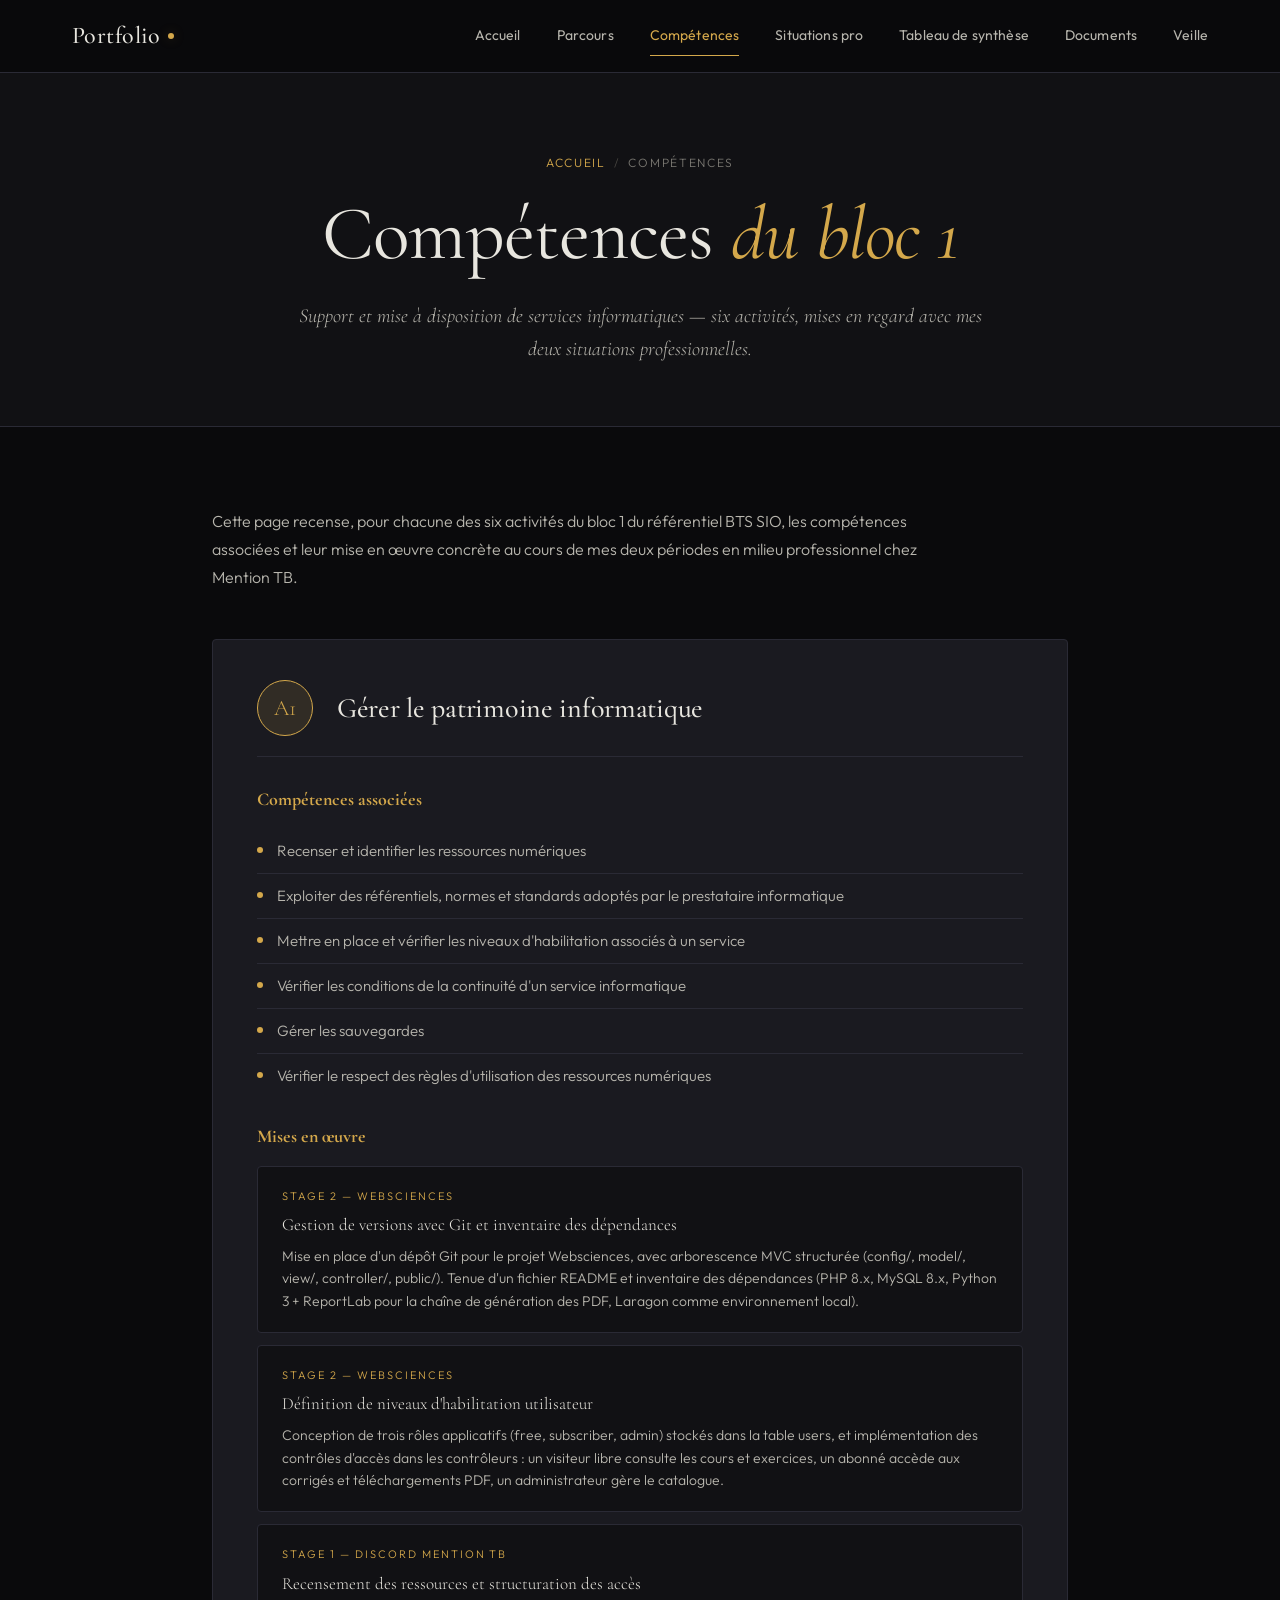
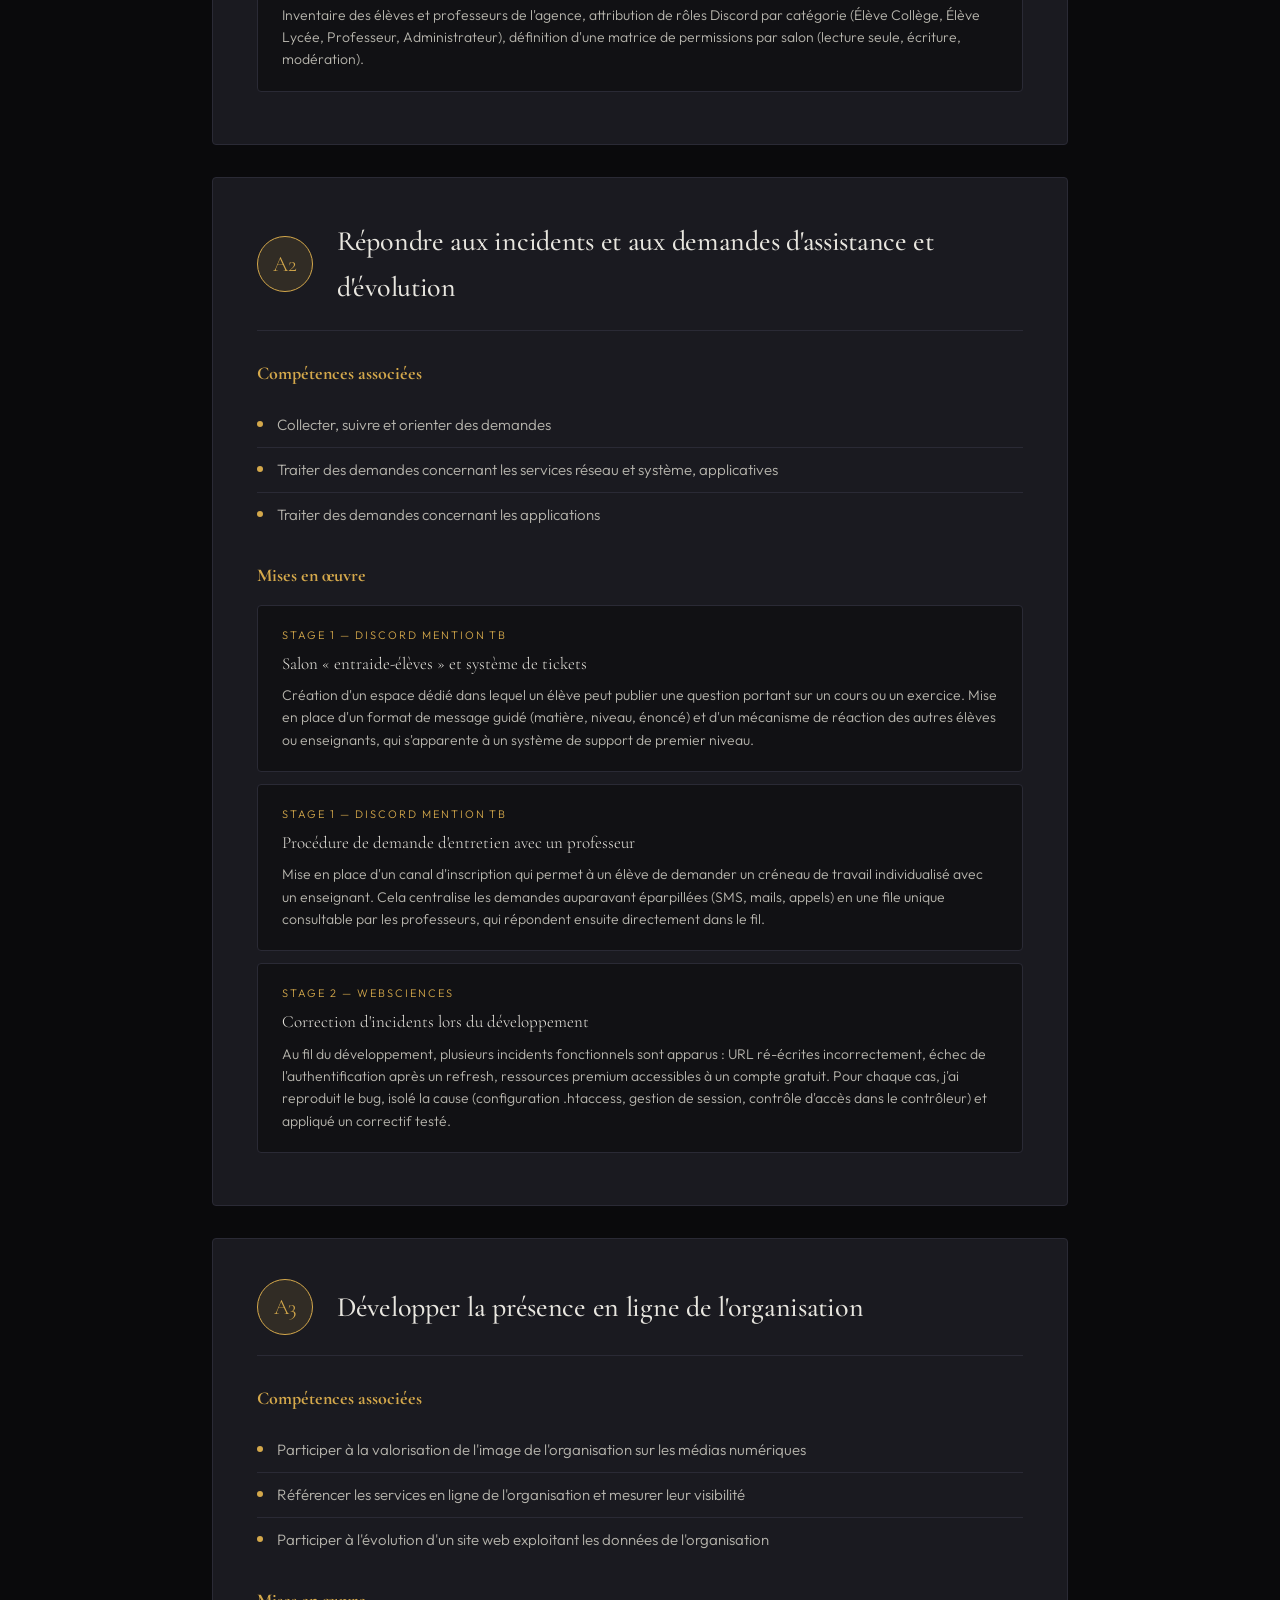
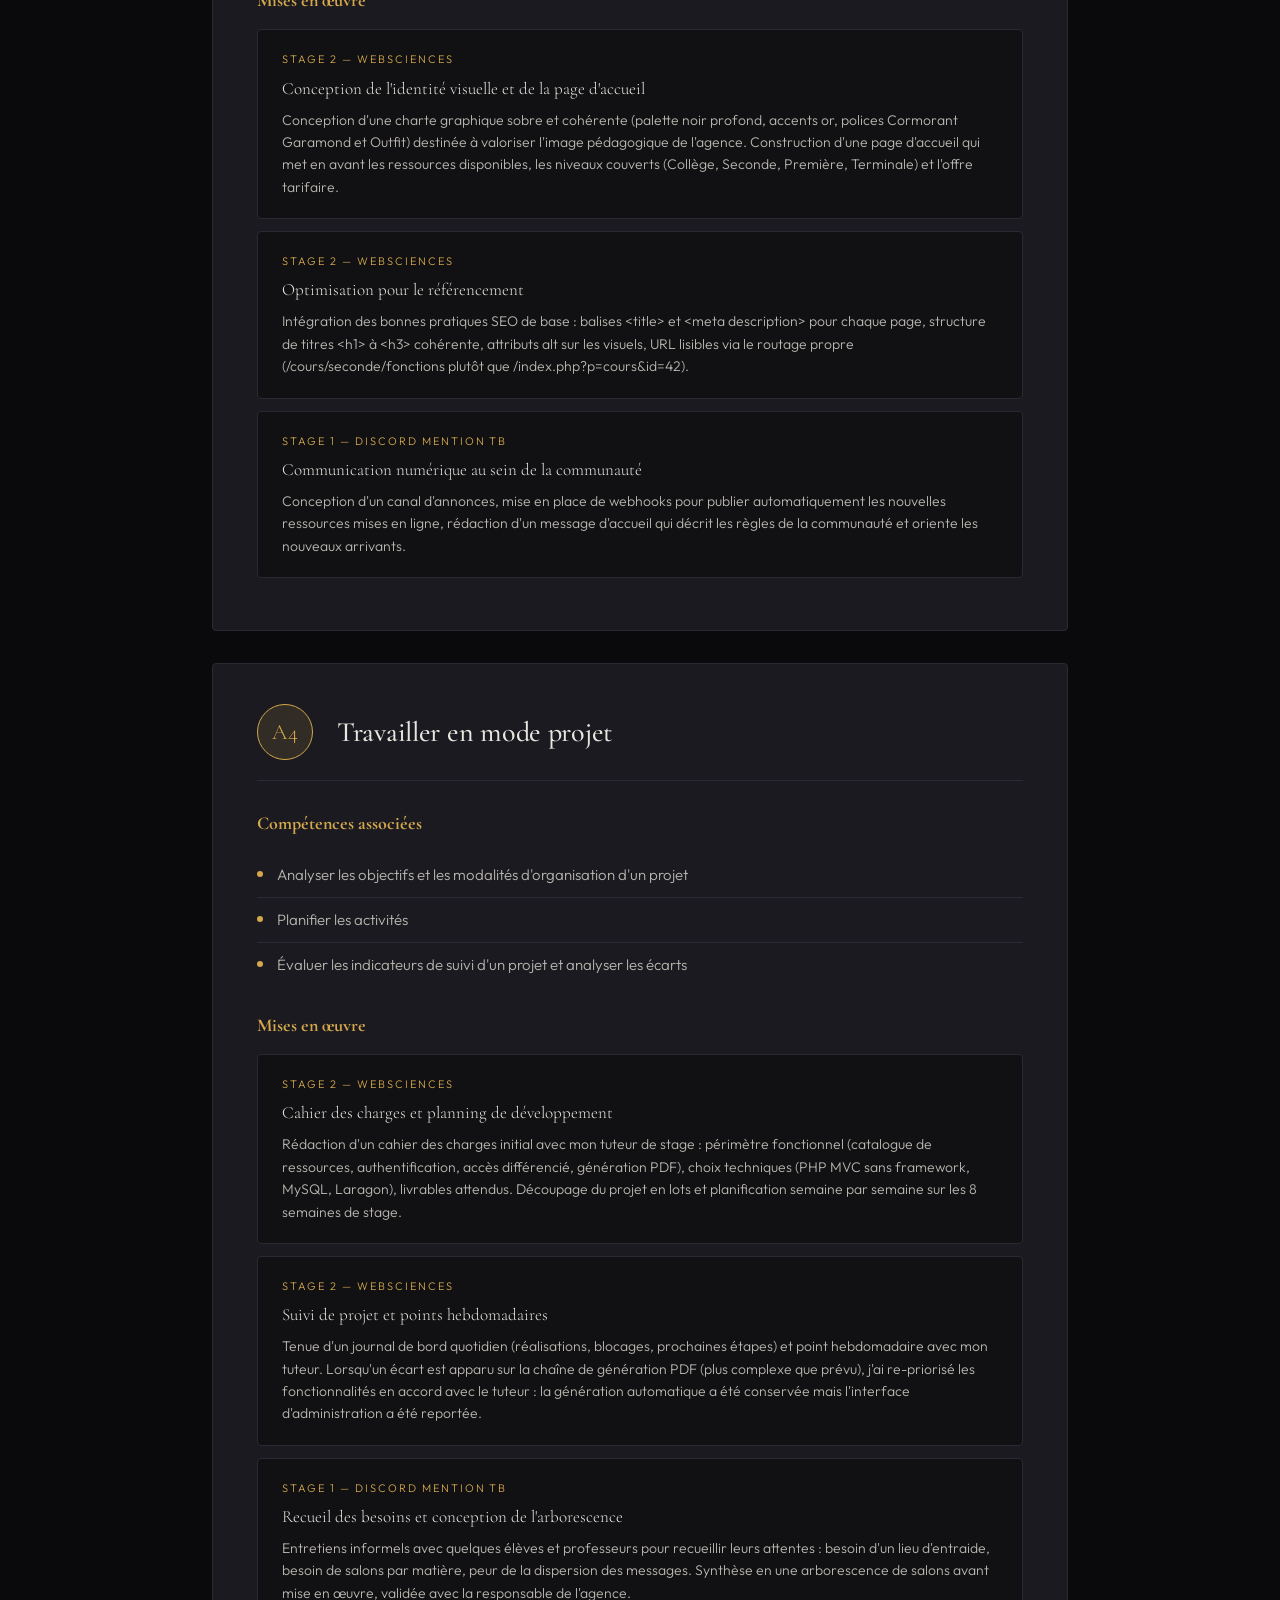
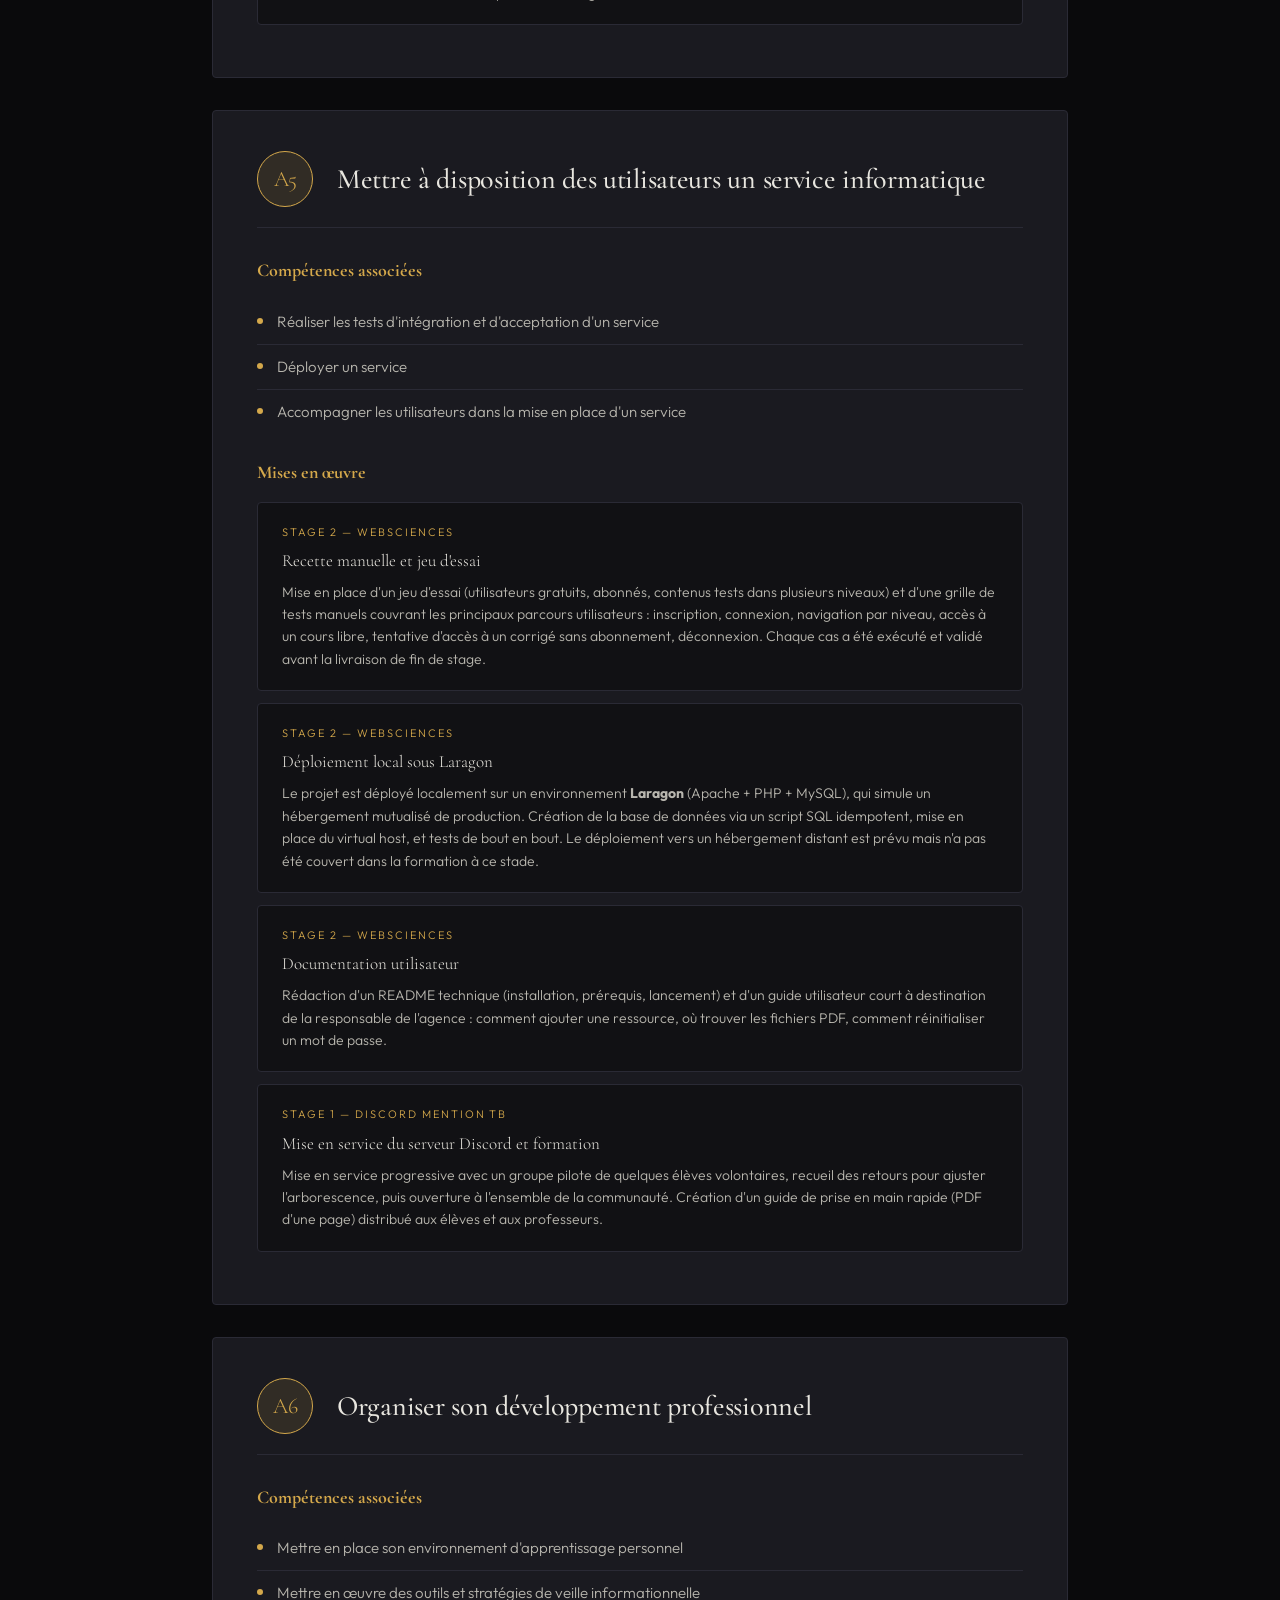
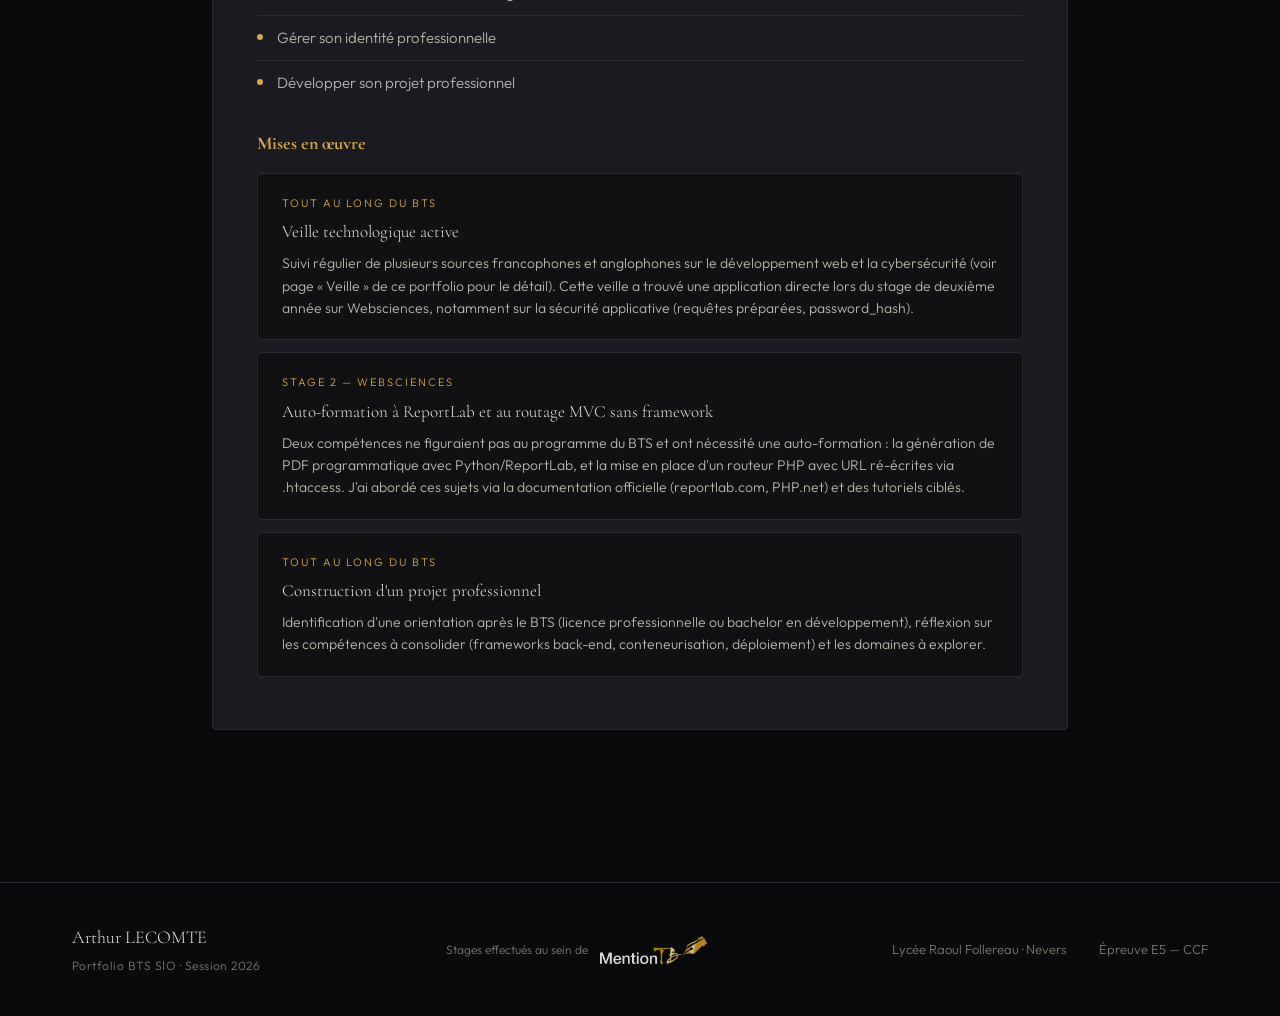
==== commit 8ebaf601: "Add files via upload" ====
--- a/pages/competences.html
+++ b/pages/competences.html
@@ -258,7 +258,7 @@
       <div class="realisation-box">
         <div class="realisation-stage">Tout au long du BTS</div>
         <div class="realisation-title">Veille technologique active</div>
-        <div class="realisation-desc">Suivi régulier de plusieurs sources francophones et anglophones sur le développement web et la cybersécurité (voir page « Veille » de ce portfolio pour le détail). La veille a directement nourri mes choix techniques sur Websciences, en particulier sur la sécurité applicative (requêtes préparées, password_hash).</div>
+        <div class="realisation-desc">Suivi régulier de plusieurs sources francophones et anglophones sur le développement web et la cybersécurité (voir page « Veille » de ce portfolio pour le détail). Cette veille a trouvé une application directe lors du stage de deuxième année sur Websciences, notamment sur la sécurité applicative (requêtes préparées, password_hash).</div>
       </div>
 
       <div class="realisation-box">
